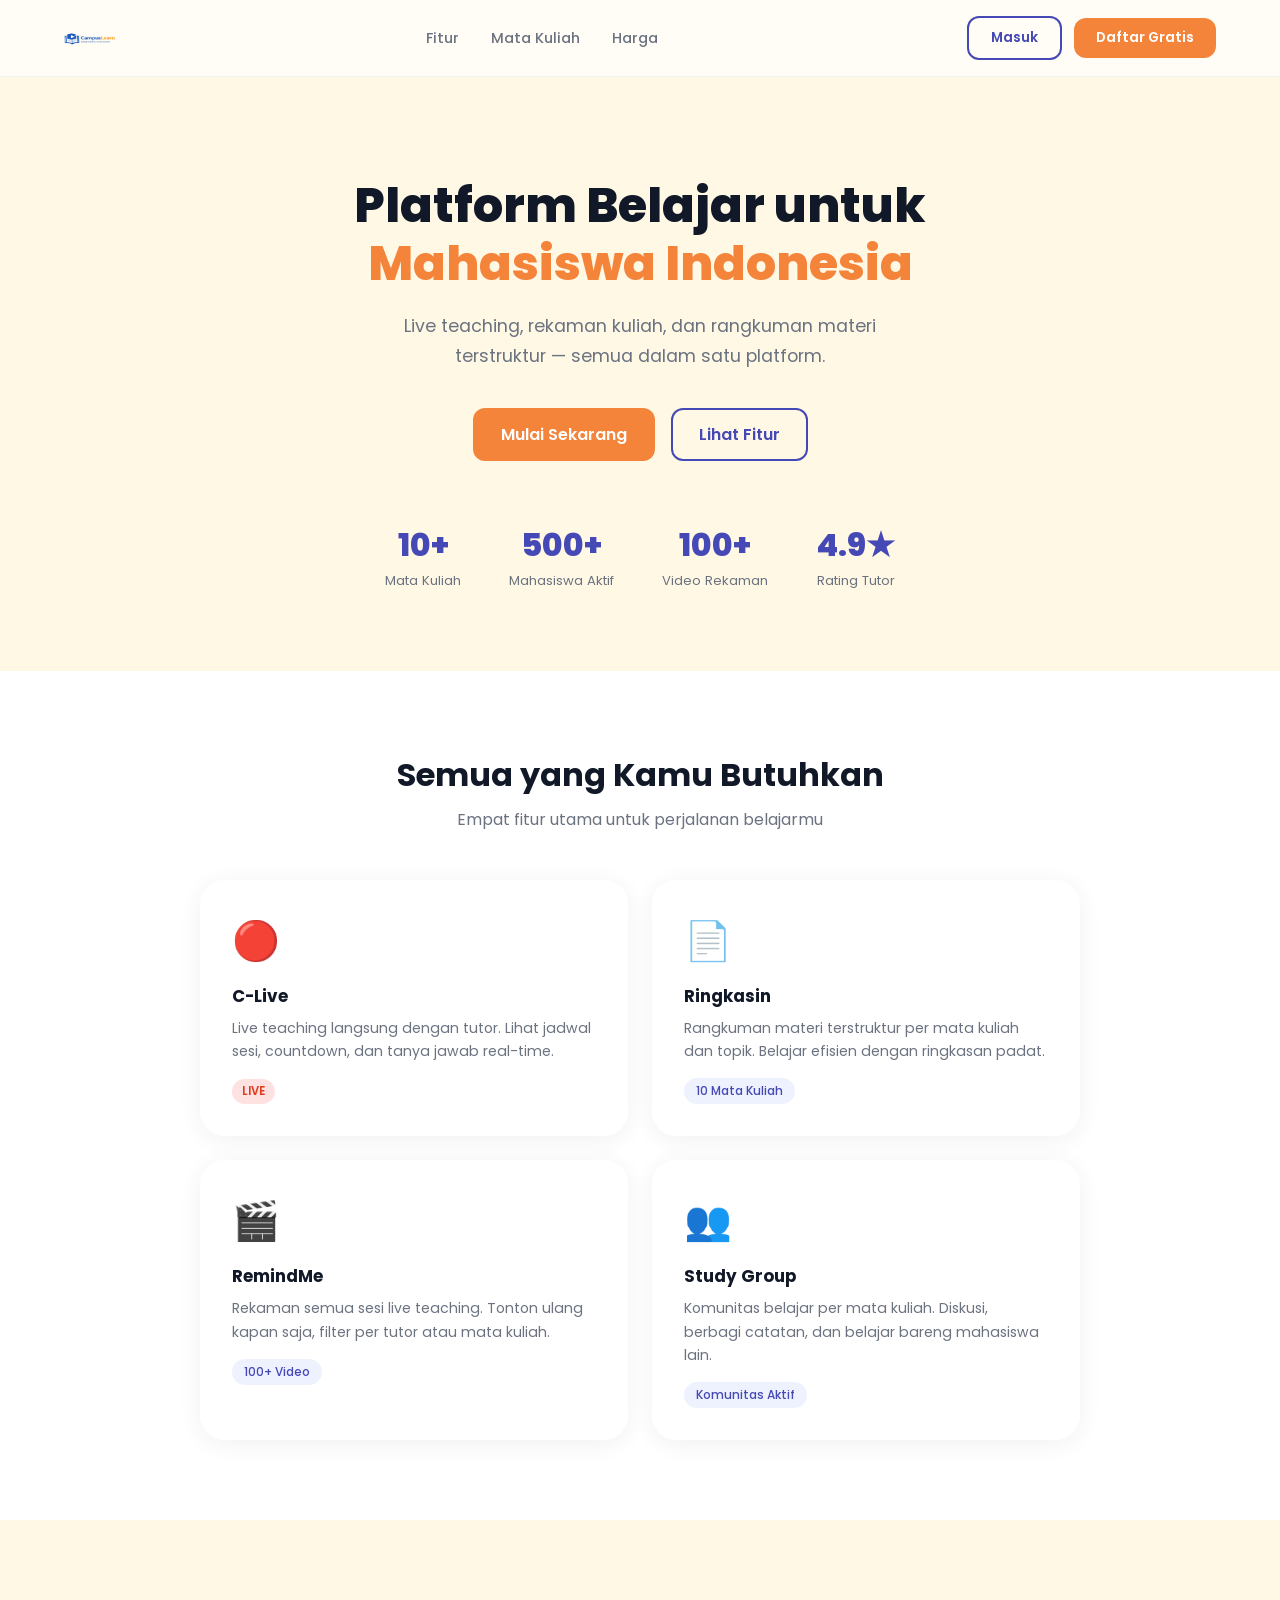
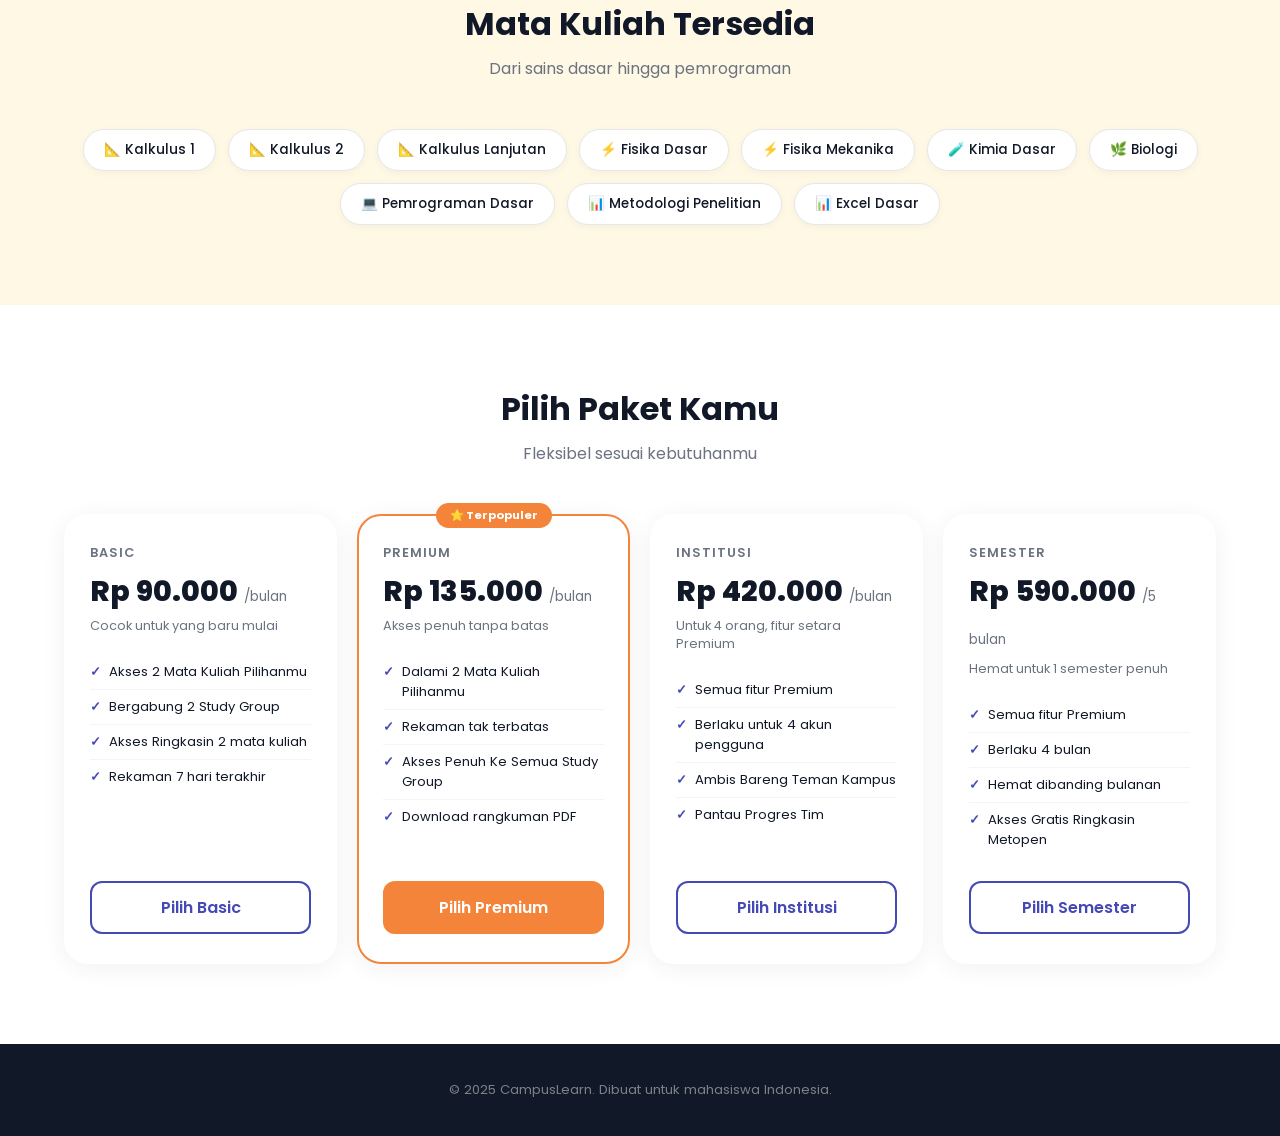
==== index.html @ a7c8e87e "Update index.html" ====
<!DOCTYPE html>
<html lang="id">
<head>
<meta charset="UTF-8">
<meta name="viewport" content="width=device-width, initial-scale=1">
<title>CampusLearn – Platform Belajar Mahasiswa</title>
<link rel="stylesheet" href="css/global.css">
<style>
.navbar {
  position: sticky; top: 0;
  background: rgba(255,253,247,.92);
  backdrop-filter: blur(10px);
  padding: 12px 0; border-bottom: 1px solid #F3F4F6; z-index: 99;
}
.navbar-inner { display: flex; align-items: center; justify-content: space-between; }
.nav-logo img { height: 52px; object-fit: contain; display: block; }
.nav-links { display: flex; gap: 32px; }
.nav-links a { color: var(--gray); font-size: .9rem; font-weight: 500; transition: color .2s; }
.nav-links a:hover { color: var(--primary); }
.nav-cta { display: flex; gap: 12px; align-items: center; }

.hero { padding: 100px 0 80px; text-align: center; }
.hero h1 { font-size: 3rem; font-weight: 800; line-height: 1.2; margin-bottom: 20px; }
.hero h1 span { color: var(--orange); }
.hero p { font-size: 1.1rem; color: var(--gray); max-width: 560px; margin: 0 auto 36px; line-height: 1.7; }
.hero-cta { display: flex; gap: 16px; justify-content: center; flex-wrap: wrap; }
.hero-stats { display: flex; gap: 48px; justify-content: center; margin-top: 60px; flex-wrap: wrap; }
.stat-item .num { font-size: 2rem; font-weight: 800; color: var(--primary); }
.stat-item .lbl { font-size: .82rem; color: var(--gray); margin-top: 2px; }

.section { padding: 80px 0; }
.section-title { text-align: center; margin-bottom: 48px; }
.section-title h2 { font-size: 2rem; font-weight: 700; }
.section-title p { color: var(--gray); margin-top: 8px; }

.feat-grid { display: grid; grid-template-columns: repeat(2,1fr); gap: 24px; max-width: 880px; margin: auto; }
.feat-card {
  background: white; border-radius: 24px; padding: 32px;
  box-shadow: 0 4px 24px rgba(0,0,0,.06); transition: transform .2s;
}
.feat-card:hover { transform: translateY(-4px); }
.feat-icon { font-size: 2.4rem; margin-bottom: 14px; }
.feat-card h3 { font-size: 1.05rem; font-weight: 700; margin-bottom: 8px; }
.feat-card p { color: var(--gray); font-size: .88rem; line-height: 1.65; }
.feat-card .feat-bottom { margin-top: 14px; }

.matkul-wrap { display: flex; flex-wrap: wrap; gap: 12px; justify-content: center; }
.matkul-pill {
  background: white; border: 1.5px solid #E5E7EB;
  border-radius: 40px; padding: 10px 20px;
  font-size: .85rem; font-weight: 500;
  box-shadow: 0 2px 8px rgba(0,0,0,.04);
}

.pricing-grid {
  display: grid;
  grid-template-columns: repeat(4,1fr);
  gap: 20px;
  max-width: 1180px;
  margin: auto;
}
.pricing-card {
  background: white; border-radius: 24px; padding: 28px 24px;
  box-shadow: 0 4px 24px rgba(0,0,0,.06);
  border: 2px solid transparent; position: relative;
  display: flex; flex-direction: column;
}
.pricing-card.popular { border-color: var(--orange); }
.pop-badge {
  position: absolute; top: -13px; left: 50%; transform: translateX(-50%);
  background: var(--orange); color: white;
  font-size: .7rem; font-weight: 700; padding: 4px 14px; border-radius: 20px;
  white-space: nowrap;
}
.plan-name { font-size: .8rem; font-weight: 600; color: var(--gray); text-transform: uppercase; letter-spacing: 1px; }
.plan-price { font-size: 1.8rem; font-weight: 800; margin: 8px 0 4px; }
.plan-price span { font-size: .85rem; font-weight: 400; color: var(--gray); }
.plan-desc { color: var(--gray); font-size: .8rem; margin-bottom: 20px; }
.plan-feats { list-style: none; margin-bottom: 24px; flex-grow: 1; }
.plan-feats li {
  padding: 7px 0; font-size: .82rem;
  border-bottom: 1px solid #F3F4F6;
  display: flex; gap: 8px; align-items: flex-start;
}
.plan-feats li:last-child { border-bottom: none; }
.plan-feats li::before { content: '✓'; color: var(--primary); font-weight: 700; flex-shrink: 0; }

@media (max-width: 980px) { .pricing-grid { grid-template-columns: repeat(2,1fr); } }
@media (max-width: 560px) { .pricing-grid { grid-template-columns: 1fr; } }

footer { background: var(--dark); color: white; padding: 36px 0; text-align: center; }
footer p { opacity: .45; font-size: .82rem; }
</style>
</head>
<body>

<nav class="navbar">
  <div class="container navbar-inner">
    <div class="nav-logo">
      <img src="assets/logo.png">
    </div>
    <div class="nav-links">
      <a href="#fitur">Fitur</a>
      <a href="#matkul">Mata Kuliah</a>
      <a href="#harga">Harga</a>
    </div>
    <div class="nav-cta">
      <a href="login.html" class="btn-outline" style="padding:10px 22px;font-size:.86rem;">Masuk</a>
      <a href="signup.html" class="btn-primary" style="padding:10px 22px;font-size:.86rem;">Daftar Gratis</a>
    </div>
  </div>
</nav>

<section class="hero">
  <div class="container">
    <h1>Platform Belajar untuk<br><span>Mahasiswa Indonesia</span></h1>
    <p>Live teaching, rekaman kuliah, dan rangkuman materi terstruktur — semua dalam satu platform.</p>
    <div class="hero-cta">
      <a href="signup.html" class="btn-primary">Mulai Sekarang</a>
      <a href="#fitur" class="btn-outline">Lihat Fitur</a>
    </div>
    <div class="hero-stats">
      <div class="stat-item"><div class="num">10+</div><div class="lbl">Mata Kuliah</div></div>
      <div class="stat-item"><div class="num">500+</div><div class="lbl">Mahasiswa Aktif</div></div>
      <div class="stat-item"><div class="num">100+</div><div class="lbl">Video Rekaman</div></div>
      <div class="stat-item"><div class="num">4.9★</div><div class="lbl">Rating Tutor</div></div>
    </div>
  </div>
</section>

<section class="section" id="fitur" style="background:white;">
  <div class="container">
    <div class="section-title">
      <h2>Semua yang Kamu Butuhkan</h2>
      <p>Empat fitur utama untuk perjalanan belajarmu</p>
    </div>
    <div class="feat-grid">
      <div class="feat-card">
        <div class="feat-icon">🔴</div>
        <h3>C-Live</h3>
        <p>Live teaching langsung dengan tutor. Lihat jadwal sesi, countdown, dan tanya jawab real-time.</p>
        <div class="feat-bottom"><span class="badge badge-live">LIVE</span></div>
      </div>
      <div class="feat-card">
        <div class="feat-icon">📄</div>
        <h3>Ringkasin</h3>
        <p>Rangkuman materi terstruktur per mata kuliah dan topik. Belajar efisien dengan ringkasan padat.</p>
        <div class="feat-bottom"><span class="tag">10 Mata Kuliah</span></div>
      </div>
      <div class="feat-card">
        <div class="feat-icon">🎬</div>
        <h3>RemindMe</h3>
        <p>Rekaman semua sesi live teaching. Tonton ulang kapan saja, filter per tutor atau mata kuliah.</p>
        <div class="feat-bottom"><span class="tag">100+ Video</span></div>
      </div>
      <div class="feat-card">
        <div class="feat-icon">👥</div>
        <h3>Study Group</h3>
        <p>Komunitas belajar per mata kuliah. Diskusi, berbagi catatan, dan belajar bareng mahasiswa lain.</p>
        <div class="feat-bottom"><span class="tag">Komunitas Aktif</span></div>
      </div>
    </div>
  </div>
</section>

<section class="section" id="matkul">
  <div class="container">
    <div class="section-title">
      <h2>Mata Kuliah Tersedia</h2>
      <p>Dari sains dasar hingga pemrograman</p>
    </div>
    <div class="matkul-wrap">
      <div class="matkul-pill">📐 Kalkulus 1</div>
      <div class="matkul-pill">📐 Kalkulus 2</div>
      <div class="matkul-pill">📐 Kalkulus Lanjutan</div>
      <div class="matkul-pill">⚡ Fisika Dasar</div>
      <div class="matkul-pill">⚡ Fisika Mekanika</div>
      <div class="matkul-pill">🧪 Kimia Dasar</div>
      <div class="matkul-pill">🌿 Biologi</div>
      <div class="matkul-pill">💻 Pemrograman Dasar</div>
      <div class="matkul-pill">📊 Metodologi Penelitian</div>
      <div class="matkul-pill">📊 Excel Dasar</div>
    </div>
  </div>
</section>

<section class="section" id="harga" style="background:white;">
  <div class="container">
    <div class="section-title">
      <h2>Pilih Paket Kamu</h2>
      <p>Fleksibel sesuai kebutuhanmu</p>
    </div>
    <div class="pricing-grid">
      <div class="pricing-card">
        <div class="plan-name">Basic</div>
        <div class="plan-price">Rp 90.000 <span>/bulan</span></div>
        <div class="plan-desc">Cocok untuk yang baru mulai</div>
        <ul class="plan-feats">
          <li>Akses 2 Mata Kuliah Pilihanmu</li>
          <li>Bergabung 2 Study Group</li>
          <li>Akses Ringkasin 2 mata kuliah</li>
          <li>Rekaman 7 hari terakhir</li>
        </ul>
        <a href="signup.html" class="btn-outline" style="display:block;text-align:center;">Pilih Basic</a>
      </div>
      <div class="pricing-card popular">
        <div class="pop-badge">⭐ Terpopuler</div>
        <div class="plan-name">Premium</div>
        <div class="plan-price">Rp 135.000 <span>/bulan</span></div>
        <div class="plan-desc">Akses penuh tanpa batas</div>
        <ul class="plan-feats">
          <li>Dalami 2 Mata Kuliah Pilihanmu</li>
          <li>Rekaman tak terbatas</li>
          <li>Akses Penuh Ke Semua Study Group</li>
          <li>Download rangkuman PDF</li>
        </ul>
        <a href="signup.html" class="btn-primary" style="display:block;text-align:center;">Pilih Premium</a>
      </div>
      <div class="pricing-card">
        <div class="plan-name">Institusi</div>
        <div class="plan-price">Rp 420.000 <span>/bulan</span></div>
        <div class="plan-desc">Untuk 4 orang, fitur setara Premium</div>
        <ul class="plan-feats">
          <li>Semua fitur Premium</li>
          <li>Berlaku untuk 4 akun pengguna</li>
          <li>Ambis Bareng Teman Kampus</li>
          <li>Pantau Progres Tim</li>
        </ul>
        <a href="signup.html" class="btn-outline" style="display:block;text-align:center;">Pilih Institusi</a>
      </div>
      <div class="pricing-card">
        <div class="plan-name">Semester</div>
        <div class="plan-price">Rp 590.000 <span>/5 bulan</span></div>
        <div class="plan-desc">Hemat untuk 1 semester penuh</div>
        <ul class="plan-feats">
          <li>Semua fitur Premium</li>
          <li>Berlaku 4 bulan</li>
          <li>Hemat dibanding bulanan</li>
          <li>Akses Gratis Ringkasin Metopen</li>
        </ul>
        <a href="signup.html" class="btn-outline" style="display:block;text-align:center;">Pilih Semester</a>
      </div>
    </div>
  </div>
</section>

<footer>
  <div class="container">
    <p>© 2025 CampusLearn. Dibuat untuk mahasiswa Indonesia.</p>
  </div>
</footer>

</body>
</html>
---- css/global.css ----
@import url('https://fonts.googleapis.com/css2?family=Poppins:wght@300;400;500;600;700;800&display=swap');
:root {
  --primary: #4549B5;
  --primary-light: #5E63D9;
  --orange: #F5843B;
  --orange-dark: #E66F22;
  --red: #E03A1D;
  --cream: #fff8e5;
  --gray: #6B7280;
  --dark: #111827;
  --white: #ffffff;
  --sidebar-w: 260px;
}
* { margin: 0; padding: 0; box-sizing: border-box; }
body { font-family: 'Poppins', sans-serif; background: var(--cream); color: var(--dark); }
a { text-decoration: none; }
.container { width: 90%; max-width: 1200px; margin: auto; }
.btn-primary {
  background: var(--orange); color: white;
  padding: 14px 28px; border-radius: 12px;
  font-weight: 600; display: inline-block;
  transition: background .2s; font-family: 'Poppins', sans-serif;
}
.btn-primary:hover { background: var(--orange-dark); }
.btn-outline {
  background: transparent; color: var(--primary);
  border: 2px solid var(--primary);
  padding: 12px 26px; border-radius: 12px;
  font-weight: 600; display: inline-block;
  transition: all .2s; font-family: 'Poppins', sans-serif;
}
.btn-outline:hover { background: var(--primary); color: white; }
/* Sidebar */
.sidebar {
  position: fixed; left: 0; top: 0;
  width: var(--sidebar-w); height: 100vh;
  background: #FFF2CC;
  padding: 30px 20px;
  color: var(--dark);
  display: flex; flex-direction: column;
  z-index: 100;
  border-right: 1px solid #E5E7EB;
  box-shadow: 2px 0 12px rgba(0,0,0,.05);
}
.sidebar .logo { margin-bottom: 40px; }
.sidebar .logo h2 { font-size: 1.1rem; font-weight: 800; color: var(--primary); }
.sidebar .logo span { font-size: .72rem; color: var(--gray); }
.menu { flex: 1; }
.menu a {
  display: flex; align-items: center; gap: 10px;
  color: var(--gray);
  padding: 11px 14px; border-radius: 12px;
  margin-bottom: 4px; font-size: .88rem; font-weight: 500;
  transition: all .2s;
}
.menu a:hover, .menu a.active {
  background: #EEF2FF; color: var(--primary);
}
.sidebar-bottom { border-top: 1px solid #E5E7EB; padding-top: 18px; }
.sidebar-bottom .user-info {
  display: flex; align-items: center; gap: 10px; margin-bottom: 10px;
}
.avatar {
  width: 36px; height: 36px; border-radius: 50%;
  background: #EEF2FF; color: var(--primary);
  display: flex; align-items: center; justify-content: center;
  font-weight: 700; font-size: .95rem; flex-shrink: 0;
}
.user-name { font-size: .85rem; font-weight: 600; color: var(--dark); }
.user-plan { font-size: .7rem; color: var(--gray); }
.logout-btn {
  display: flex; align-items: center; gap: 8px;
  color: var(--gray); font-size: .82rem;
  cursor: pointer; padding: 8px 14px; border-radius: 8px;
  transition: all .2s;
}
.logout-btn:hover { background: #FEE2E2; color: var(--red); }
.main { margin-left: var(--sidebar-w); padding: 40px; min-height: 100vh; }
.card {
  background: white; border-radius: 20px;
  padding: 24px; box-shadow: 0 4px 20px rgba(0,0,0,.06);
}
.page-header { margin-bottom: 28px; }
.page-header h1 { font-size: 1.6rem; font-weight: 700; }
.page-header p { color: var(--gray); margin-top: 4px; font-size: .9rem; }
.search-bar {
  width: 100%; padding: 13px 18px;
  border: 1.5px solid #E5E7EB; border-radius: 12px;
  font-family: 'Poppins', sans-serif; font-size: .9rem;
  margin-bottom: 20px; background: white; transition: border-color .2s;
}
.search-bar:focus { outline: none; border-color: var(--primary); }
.badge { display: inline-block; padding: 4px 10px; border-radius: 20px; font-size: .72rem; font-weight: 600; }
.badge-live { background: #FEE2E2; color: var(--red); }
.badge-soon { background: #FEF3C7; color: #D97706; }
.badge-done { background: #F3F4F6; color: var(--gray); }
.badge-premium { background: #FEF9C3; color: #92400E; }
.badge-basic { background: #EFF6FF; color: #1D4ED8; }
.tag {
  display: inline-block; padding: 4px 12px; border-radius: 20px;
  font-size: .75rem; font-weight: 500;
  background: #EEF2FF; color: var(--primary); margin-right: 6px;
}

/* === RESPONSIVE === */
@media (max-width: 900px) {
  .sidebar {
    width: 100%; height: auto; position: relative;
    flex-direction: row; align-items: center; justify-content: space-between;
    padding: 14px 20px; border-right: none; border-bottom: 1px solid #E5E7EB;
  }
  .sidebar .logo img { width: 100px; }
  .sidebar .logo span { display: none; }
  .menu { display: none; }
  .sidebar-bottom { border-top: none; padding-top: 0; display: flex; align-items: center; gap: 10px; }
  .sidebar-bottom .user-info { margin-bottom: 0; }
  .main { margin-left: 0; padding: 20px; }
  .stats-row, .stats-3, .feat-grid, .matkul-grid, .vid-grid, .rec-grid, .pricing-grid, .info-grid {
    grid-template-columns: 1fr !important;
  }
  .two-col { grid-template-columns: 1fr; }
  .live-banner, .prof-top { flex-direction: column; align-items: flex-start; gap: 14px; text-align: left; }
}
@media (max-width: 600px) {
  .hero h1 { font-size: 2rem; }
  .login-box, .demo-info { width: 100% !important; max-width: 380px; }
}
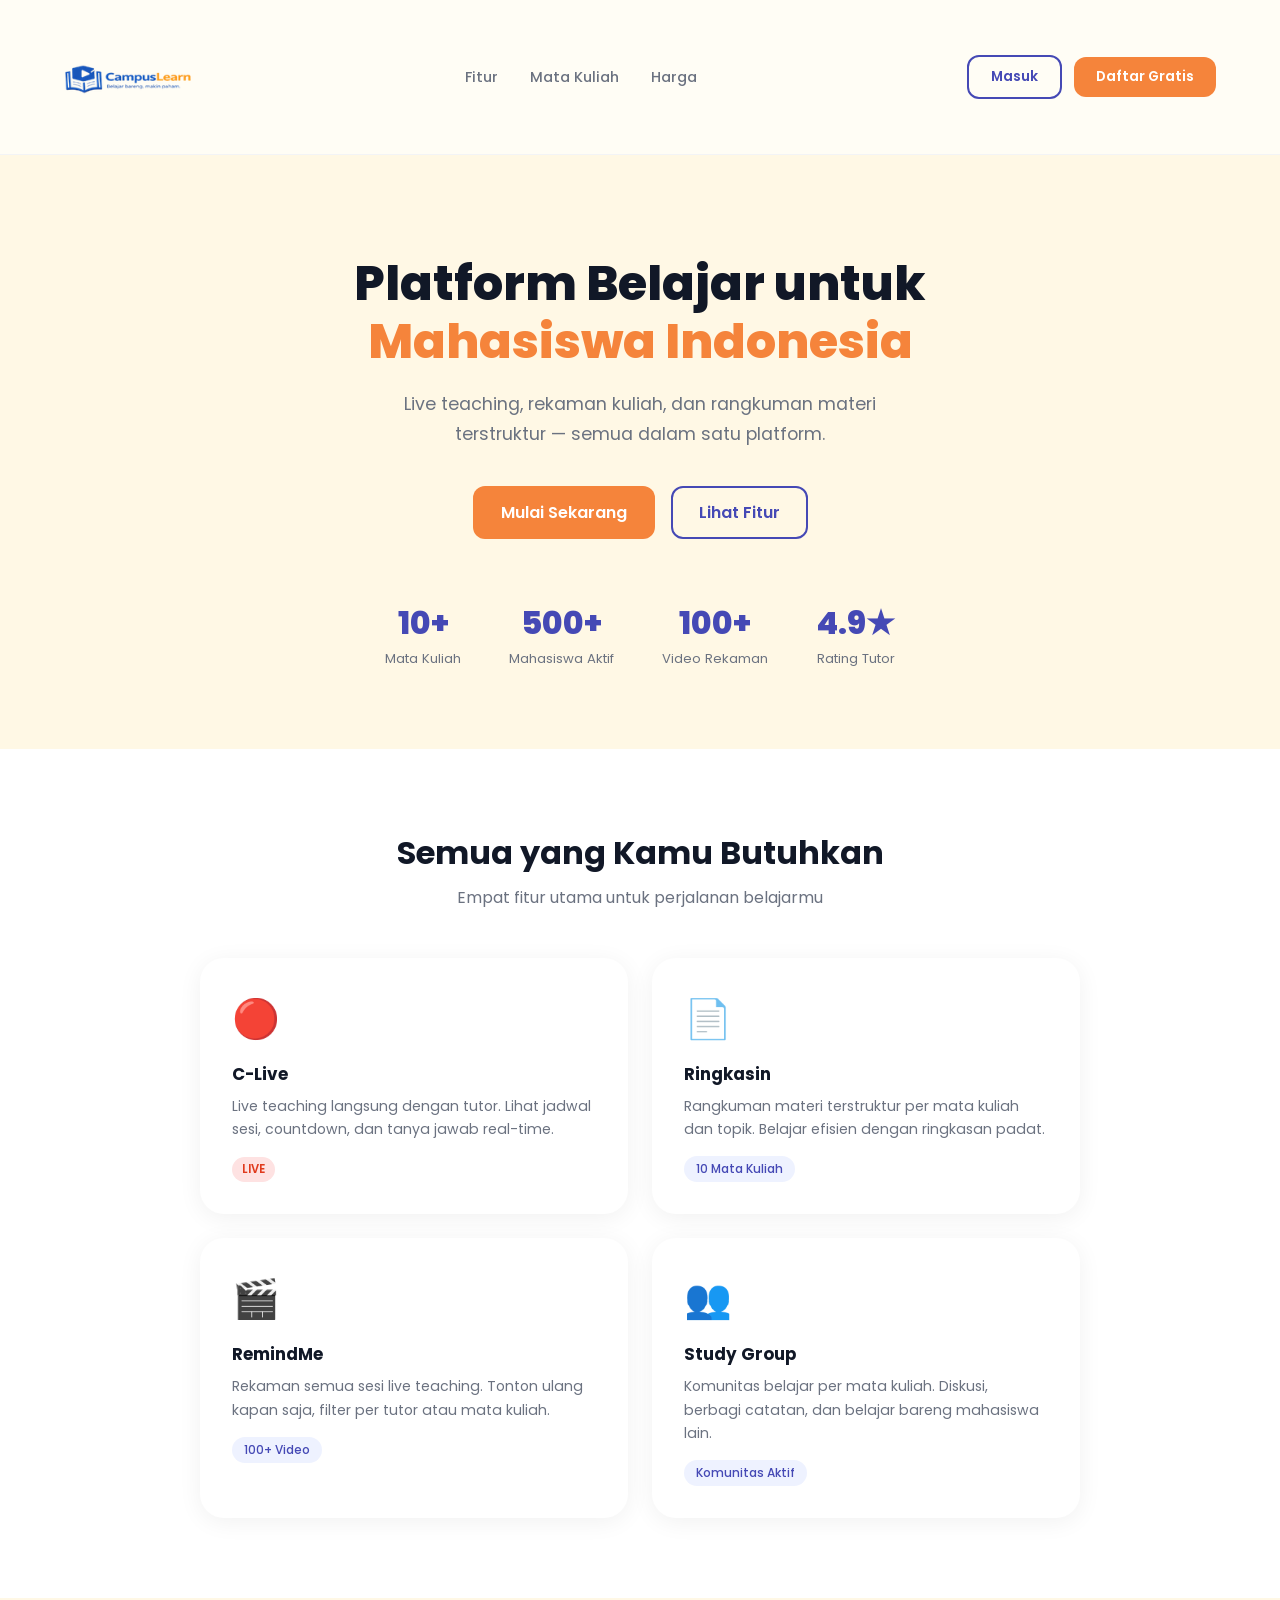
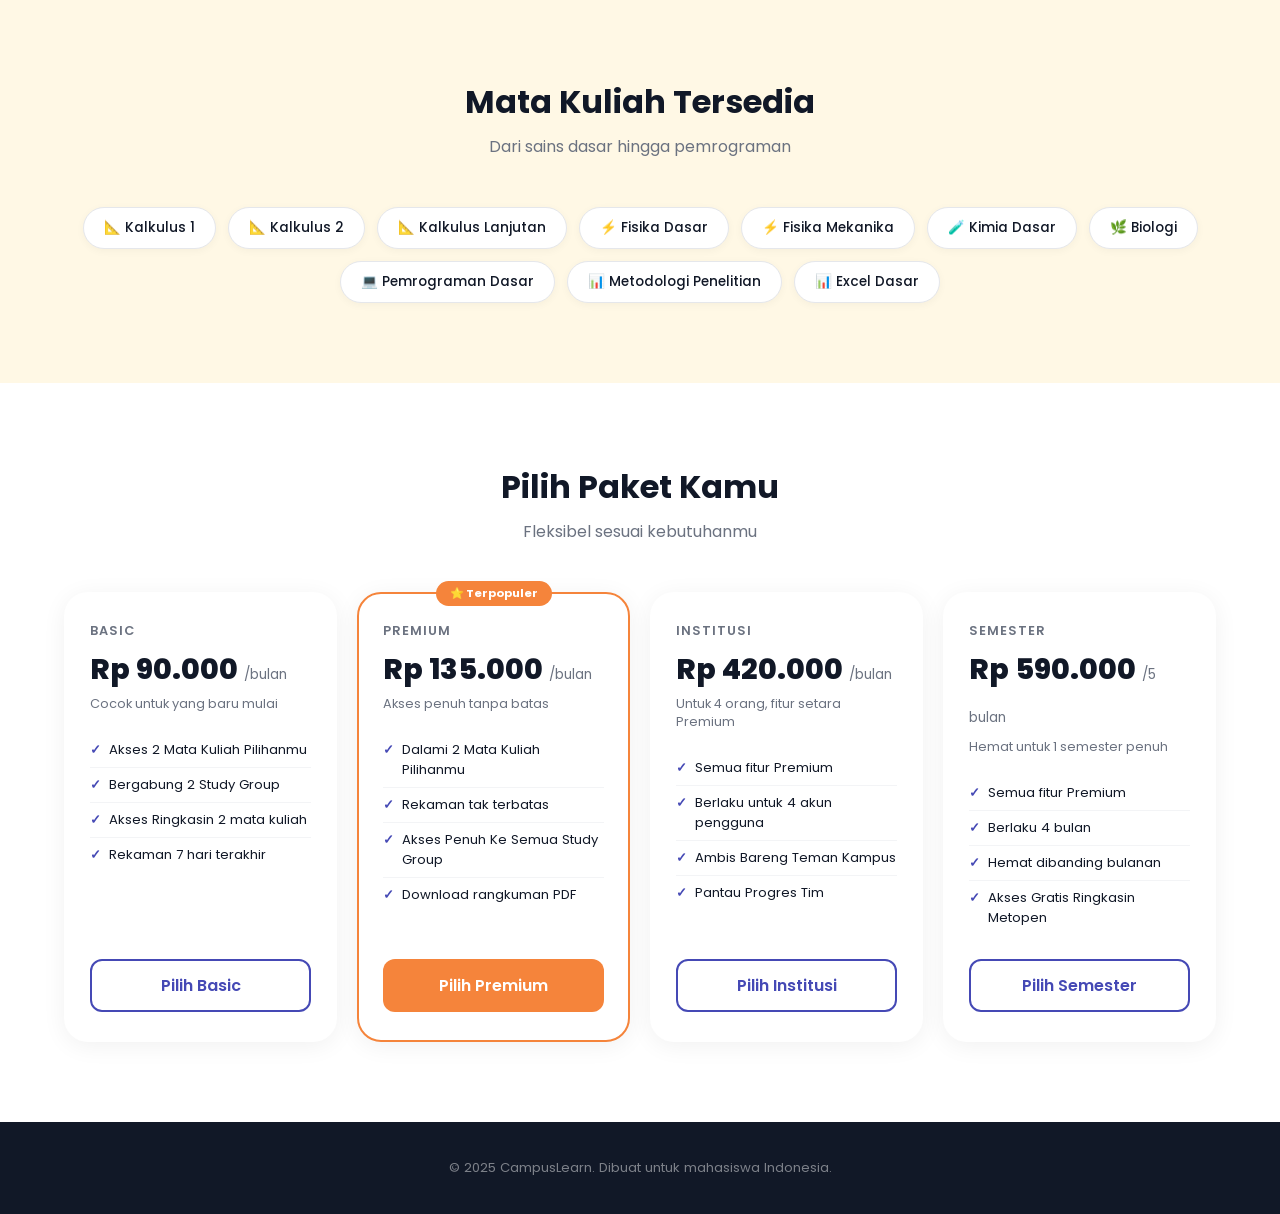
==== commit 9ab3c40c: "Update index.html" ====
--- a/index.html
+++ b/index.html
@@ -13,7 +13,7 @@
   padding: 12px 0; border-bottom: 1px solid #F3F4F6; z-index: 99;
 }
 .navbar-inner { display: flex; align-items: center; justify-content: space-between; }
-.nav-logo img { height: 52px; object-fit: contain; display: block; }
+.nav-logo img { height: 130px; object-fit: contain; display: block; }
 .nav-links { display: flex; gap: 32px; }
 .nav-links a { color: var(--gray); font-size: .9rem; font-weight: 500; transition: color .2s; }
 .nav-links a:hover { color: var(--primary); }
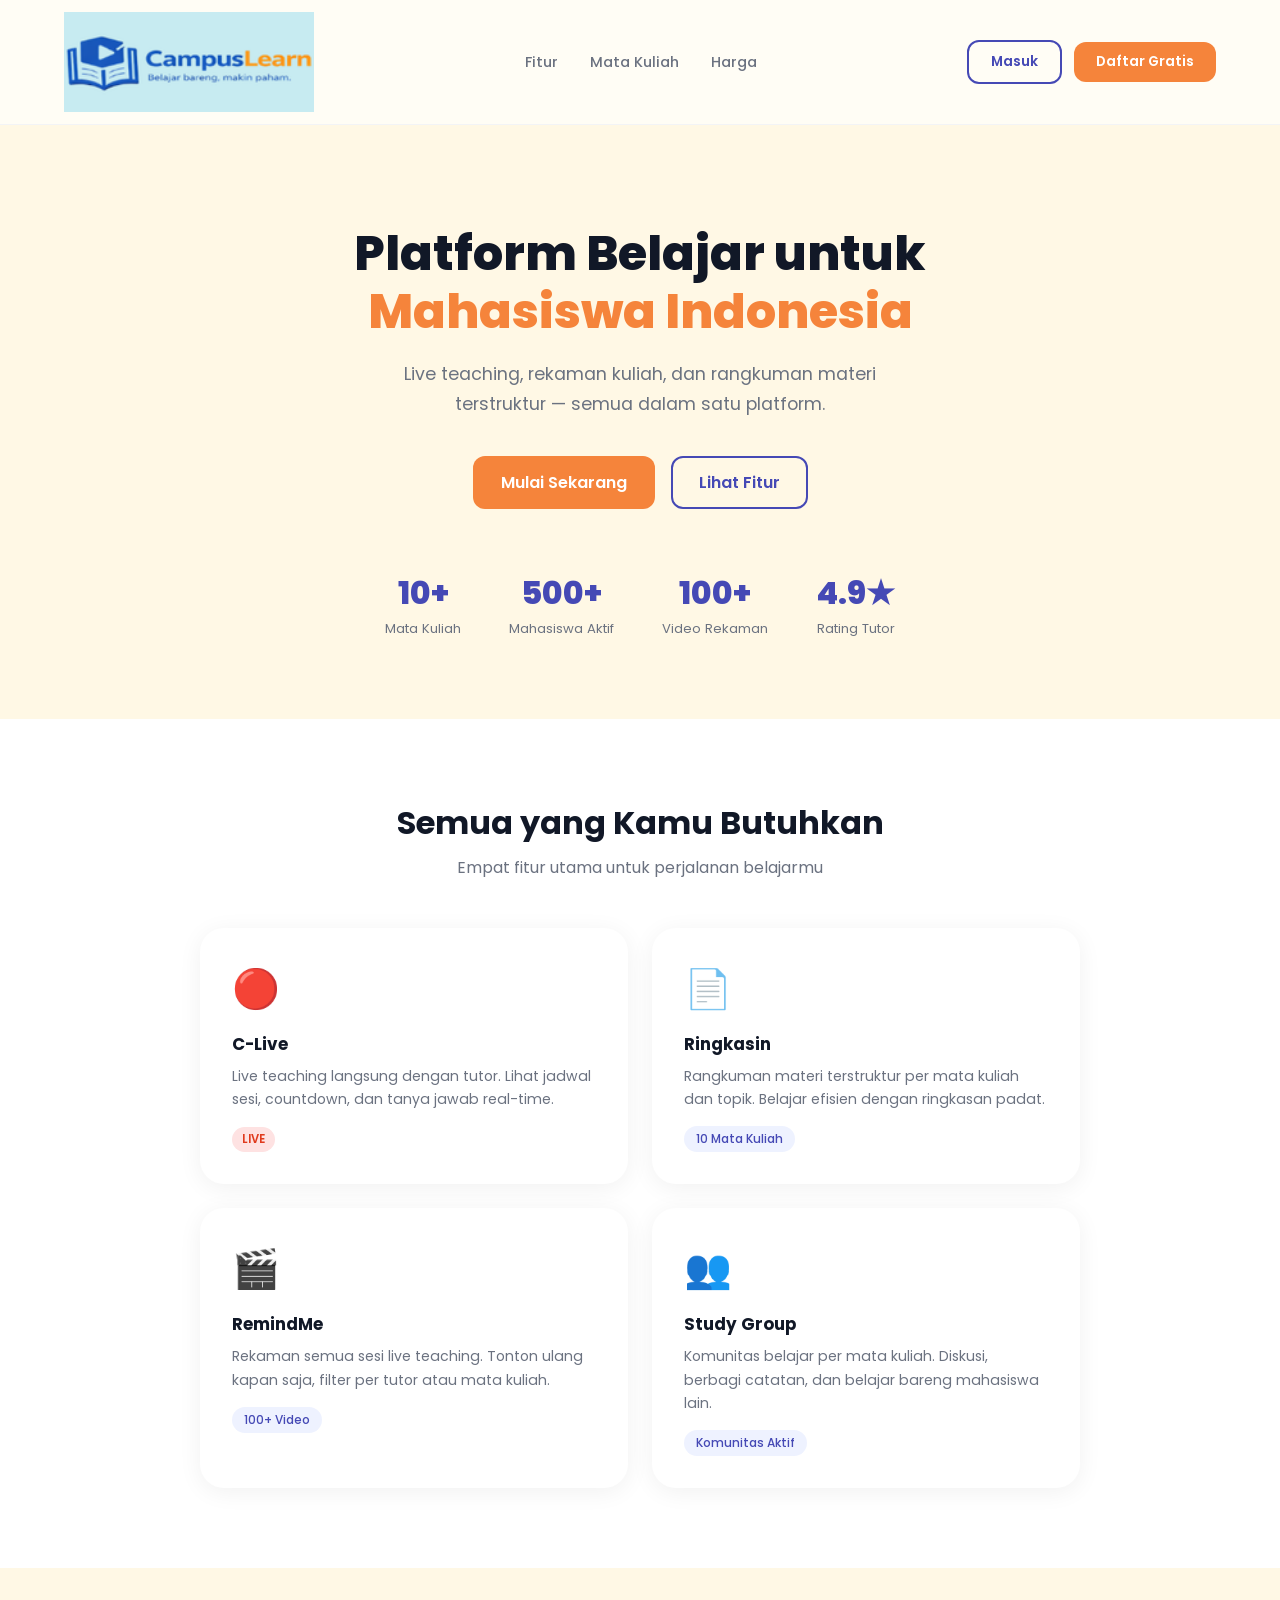
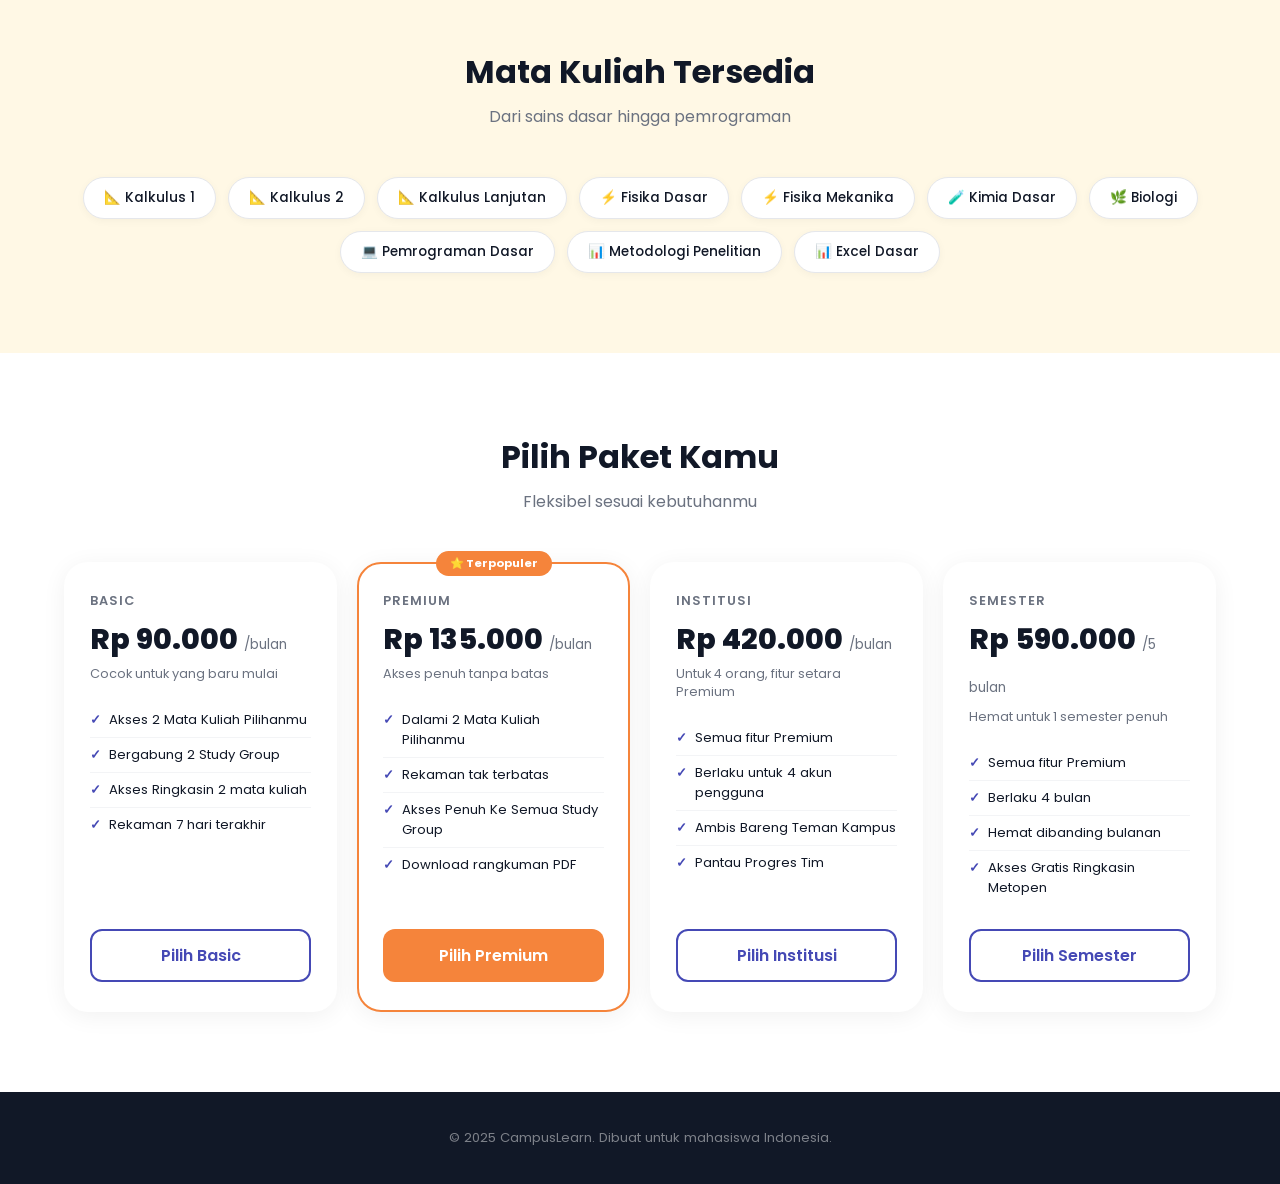
==== commit 8ec23ebe: "Update index.html" ====
--- a/index.html
+++ b/index.html
@@ -13,7 +13,7 @@
   padding: 12px 0; border-bottom: 1px solid #F3F4F6; z-index: 99;
 }
 .navbar-inner { display: flex; align-items: center; justify-content: space-between; }
-.nav-logo img { height: 130px; object-fit: contain; display: block; }
+.nav-logo img { height: 100px; object-fit: contain; display: block; }
 .nav-links { display: flex; gap: 32px; }
 .nav-links a { color: var(--gray); font-size: .9rem; font-weight: 500; transition: color .2s; }
 .nav-links a:hover { color: var(--primary); }
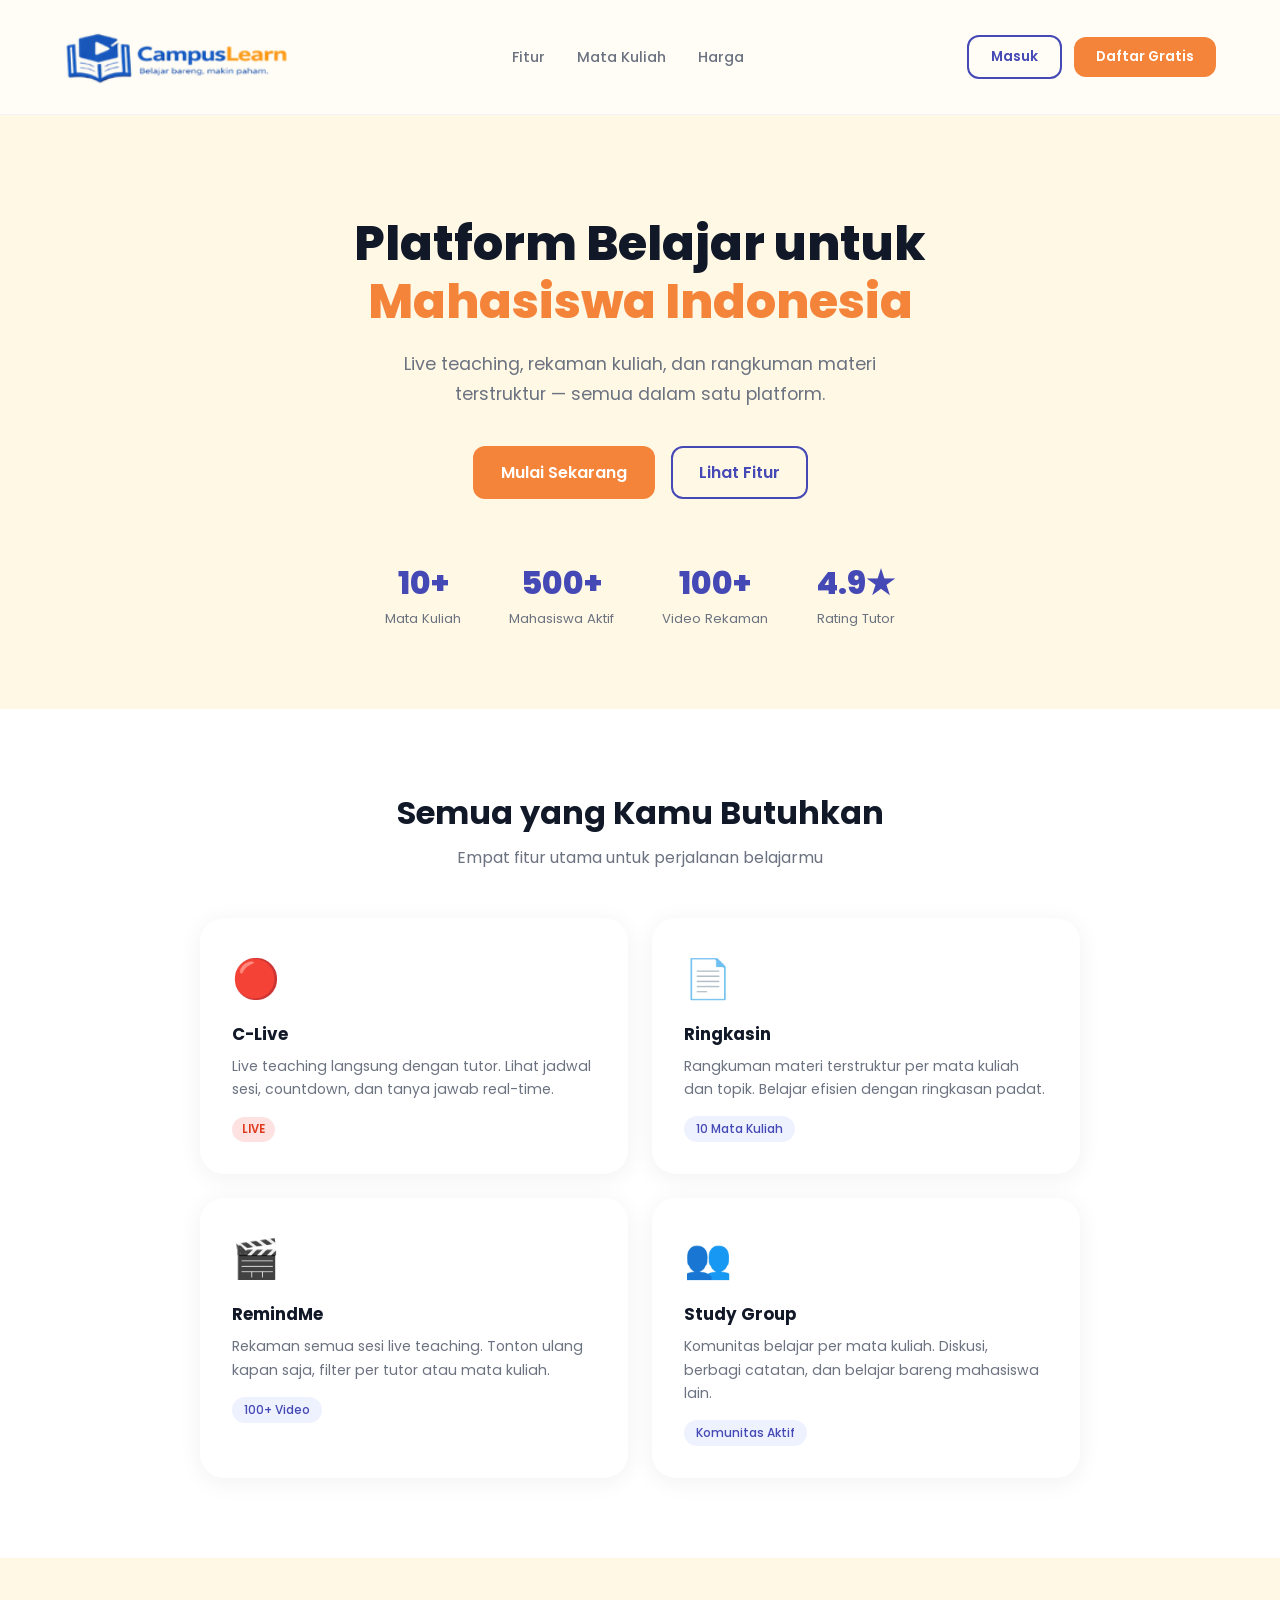
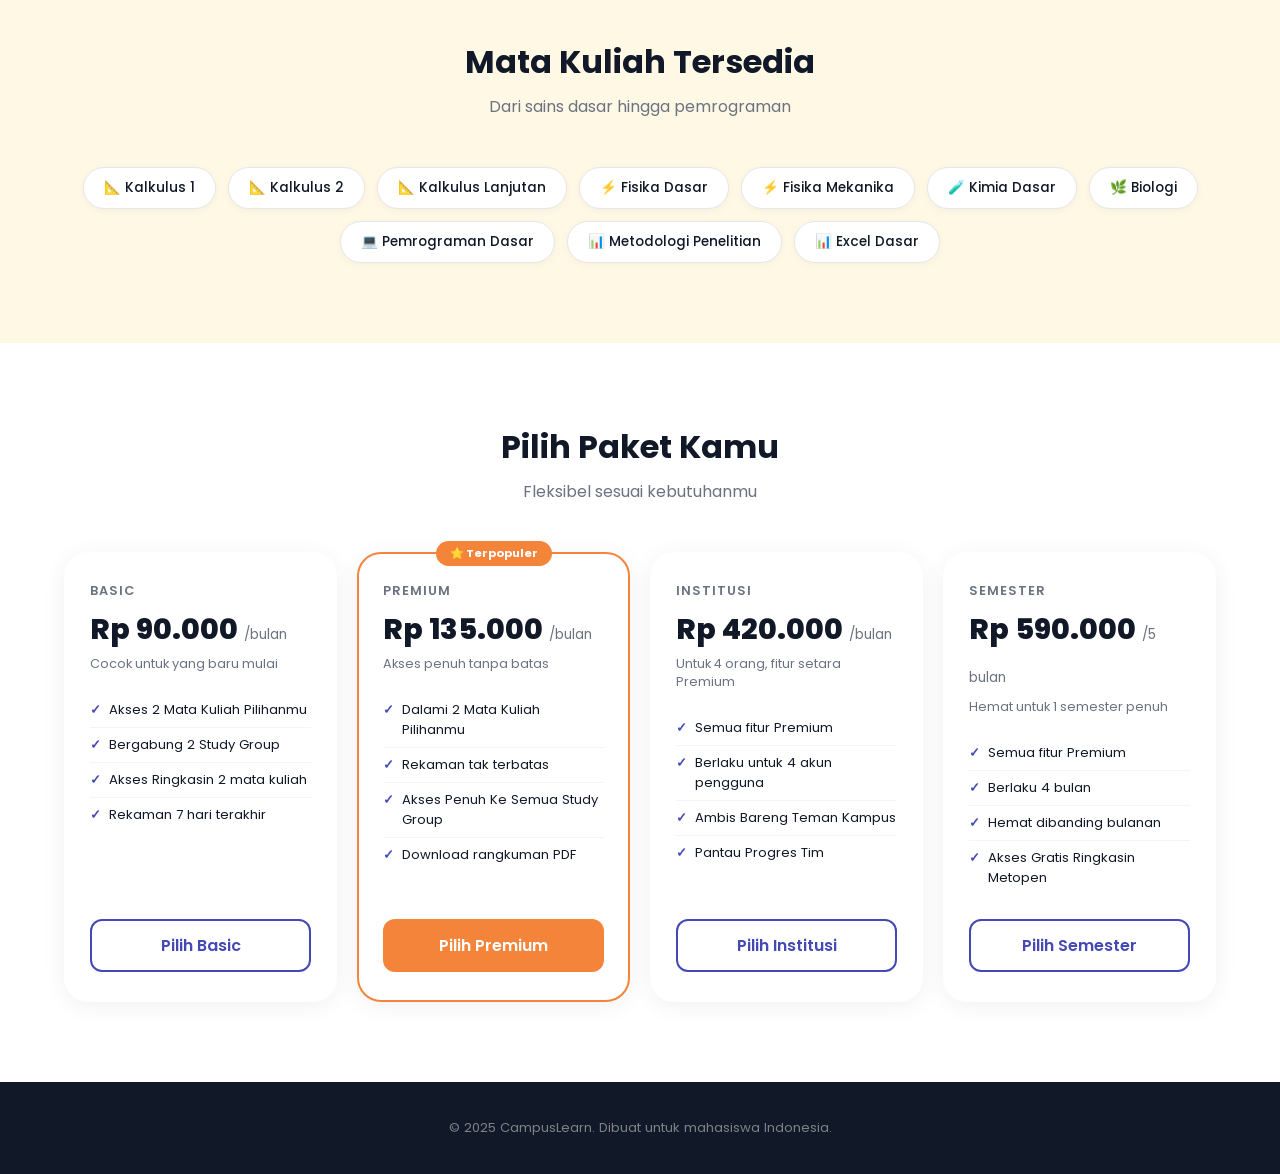
==== commit 6c34f789: "Update index.html" ====
--- a/index.html
+++ b/index.html
@@ -13,7 +13,7 @@
   padding: 12px 0; border-bottom: 1px solid #F3F4F6; z-index: 99;
 }
 .navbar-inner { display: flex; align-items: center; justify-content: space-between; }
-.nav-logo img { height: 100px; object-fit: contain; display: block; }
+.nav-logo img { height: 90px; object-fit: contain; display: block; }
 .nav-links { display: flex; gap: 32px; }
 .nav-links a { color: var(--gray); font-size: .9rem; font-weight: 500; transition: color .2s; }
 .nav-links a:hover { color: var(--primary); }
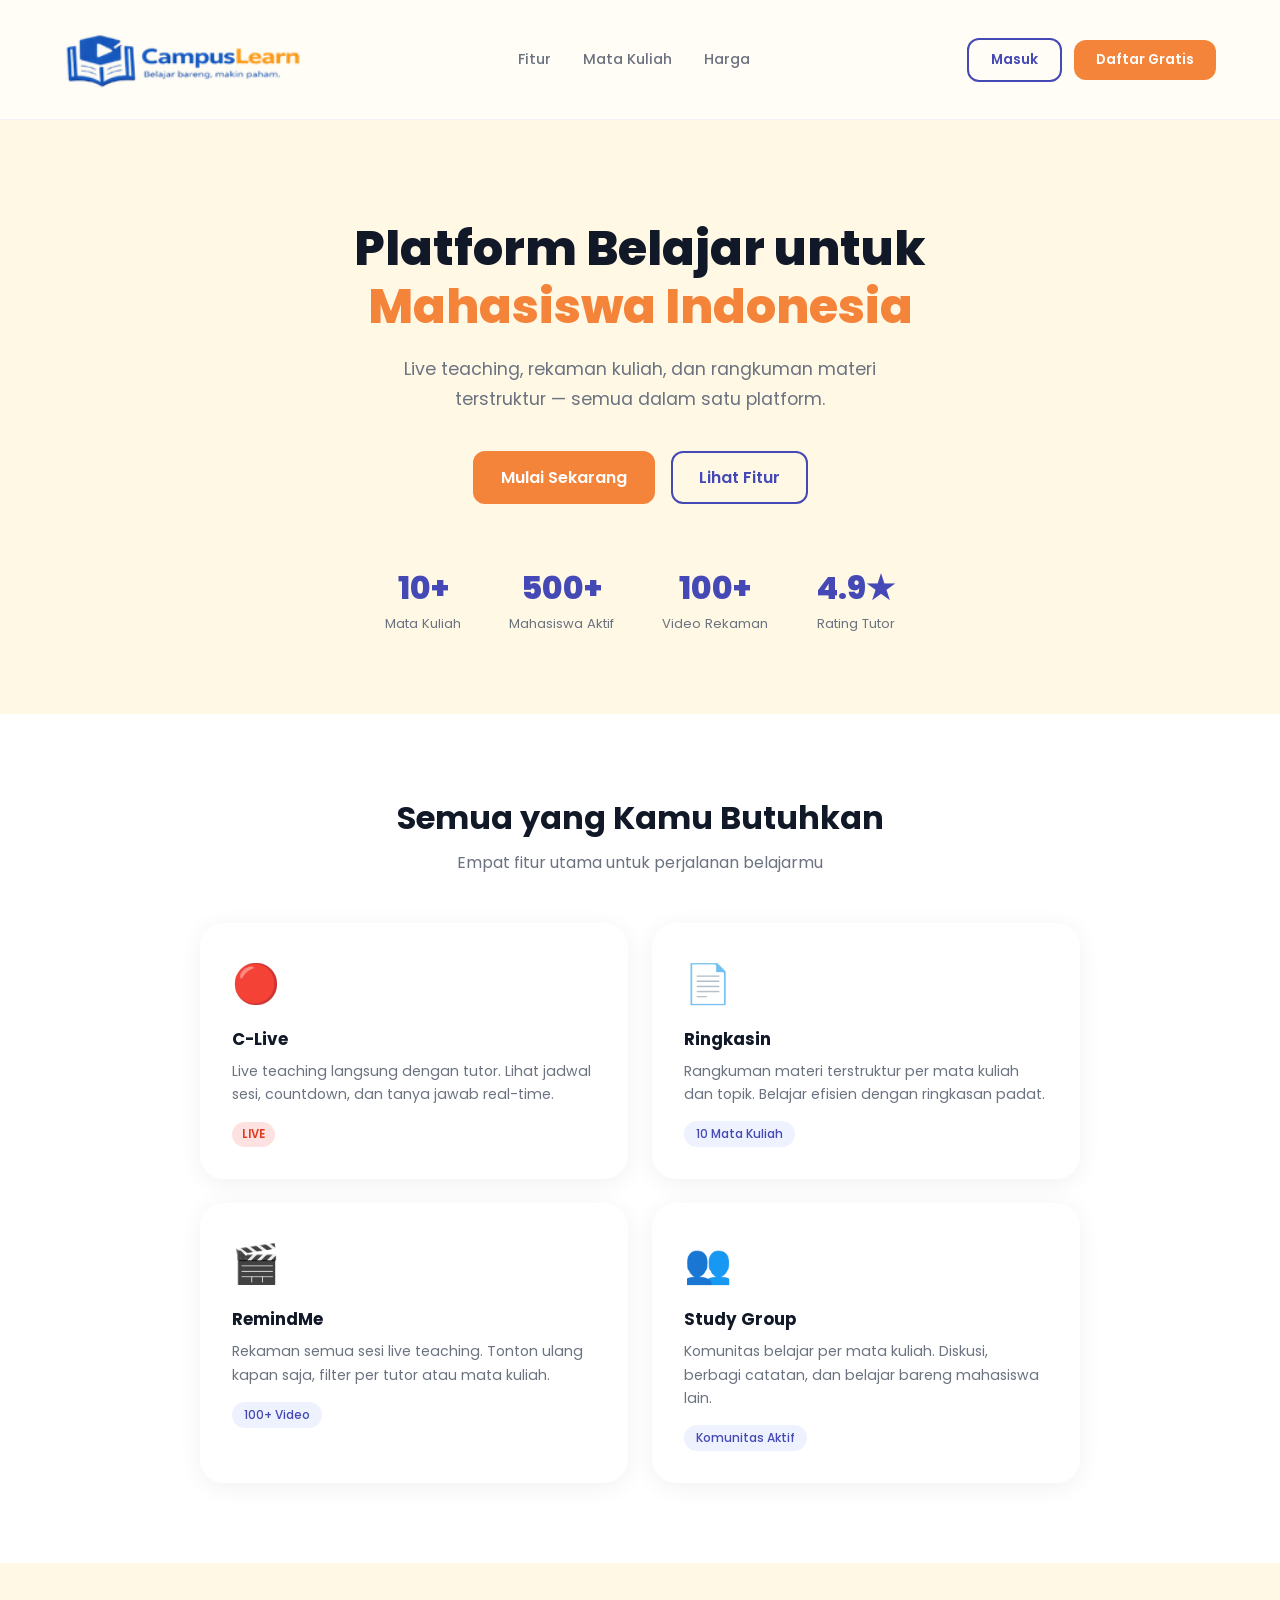
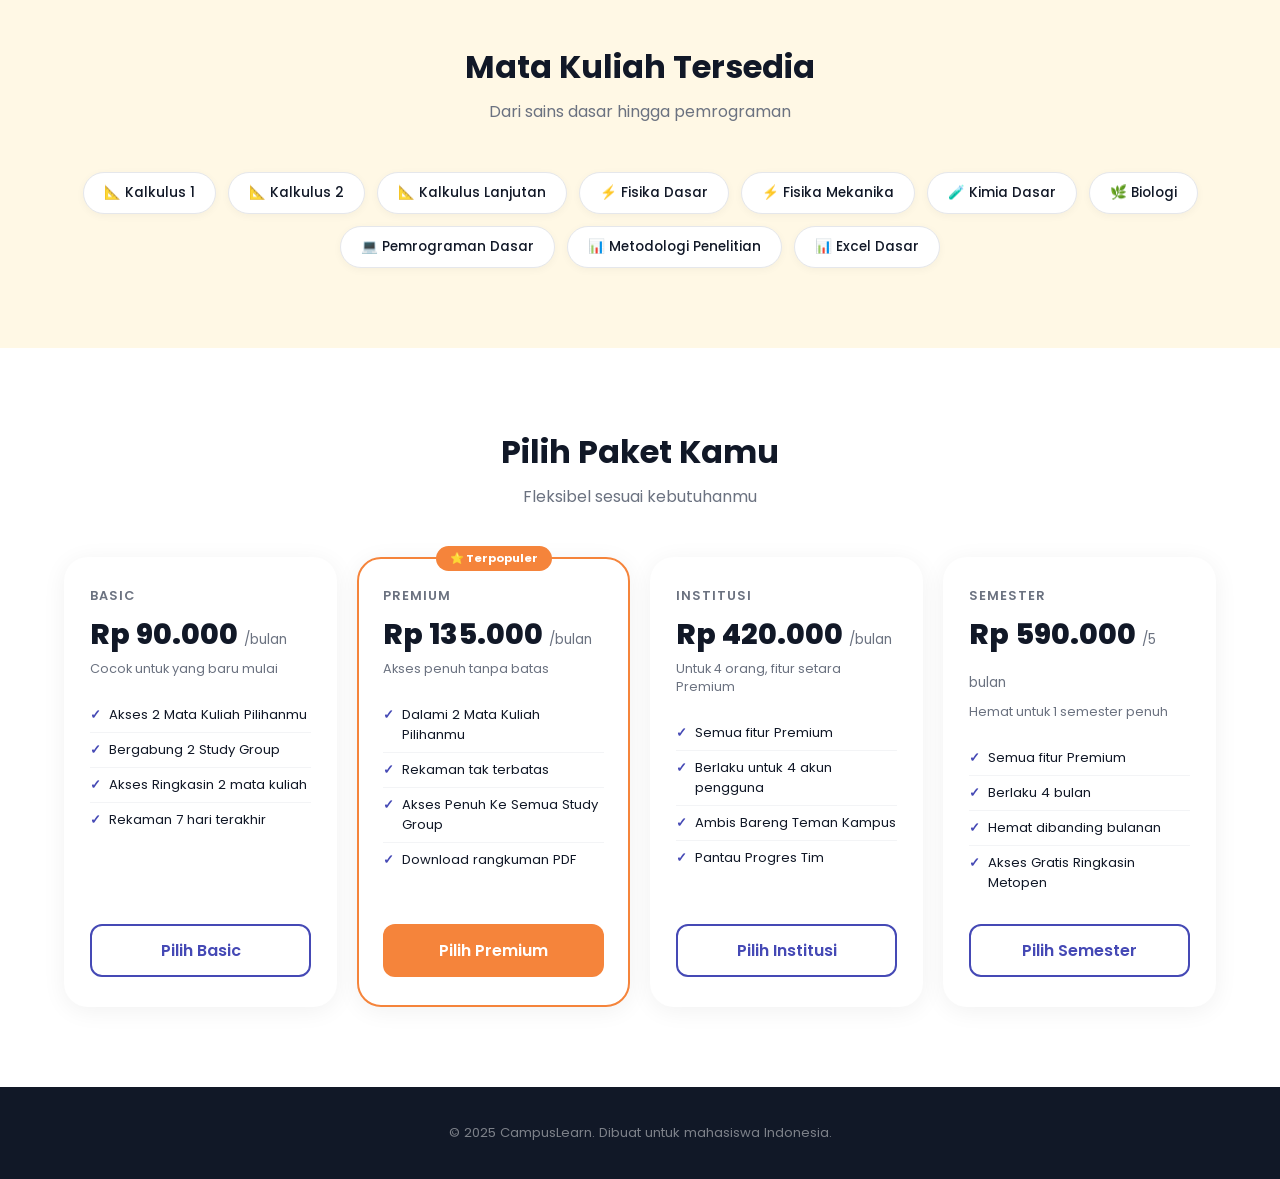
==== commit 2c6ec7db: "Update index.html" ====
--- a/index.html
+++ b/index.html
@@ -13,7 +13,7 @@
   padding: 12px 0; border-bottom: 1px solid #F3F4F6; z-index: 99;
 }
 .navbar-inner { display: flex; align-items: center; justify-content: space-between; }
-.nav-logo img { height: 90px; object-fit: contain; display: block; }
+.nav-logo img { height: 95px; object-fit: contain; display: block; }
 .nav-links { display: flex; gap: 32px; }
 .nav-links a { color: var(--gray); font-size: .9rem; font-weight: 500; transition: color .2s; }
 .nav-links a:hover { color: var(--primary); }
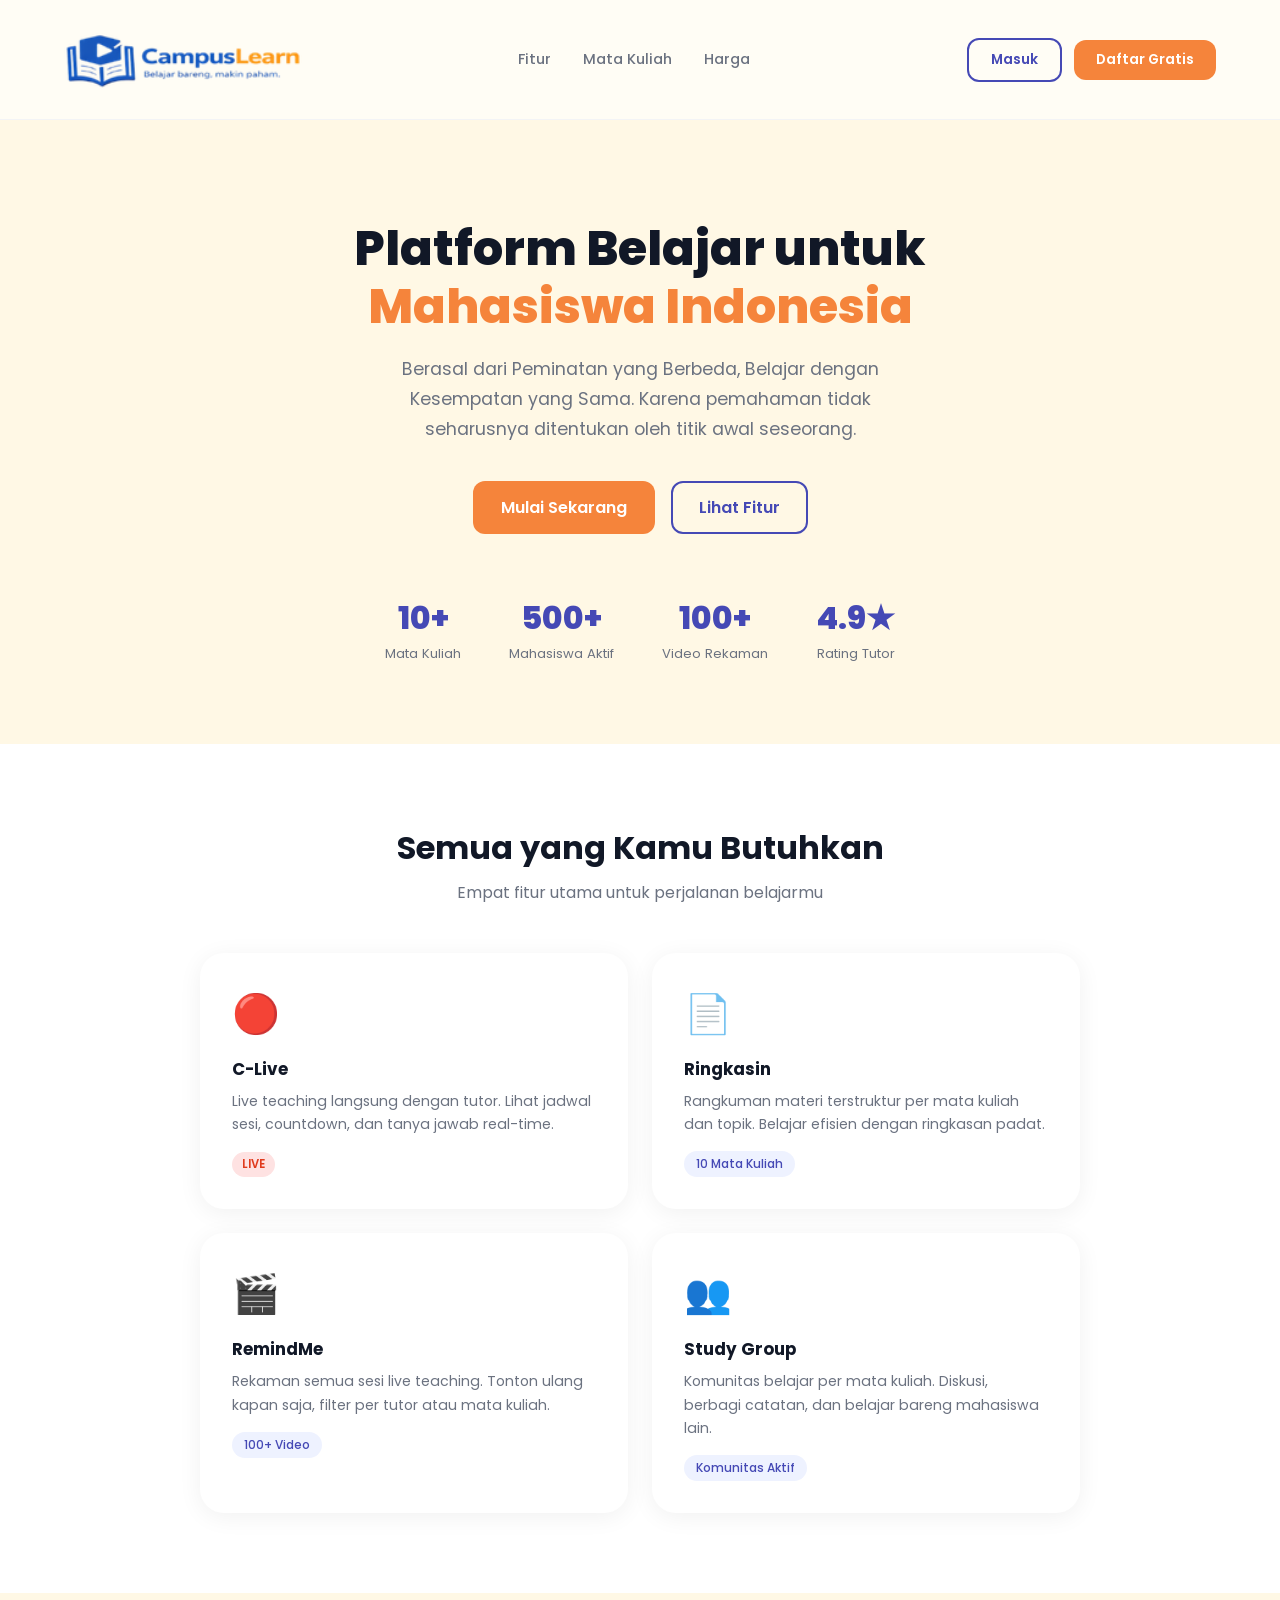
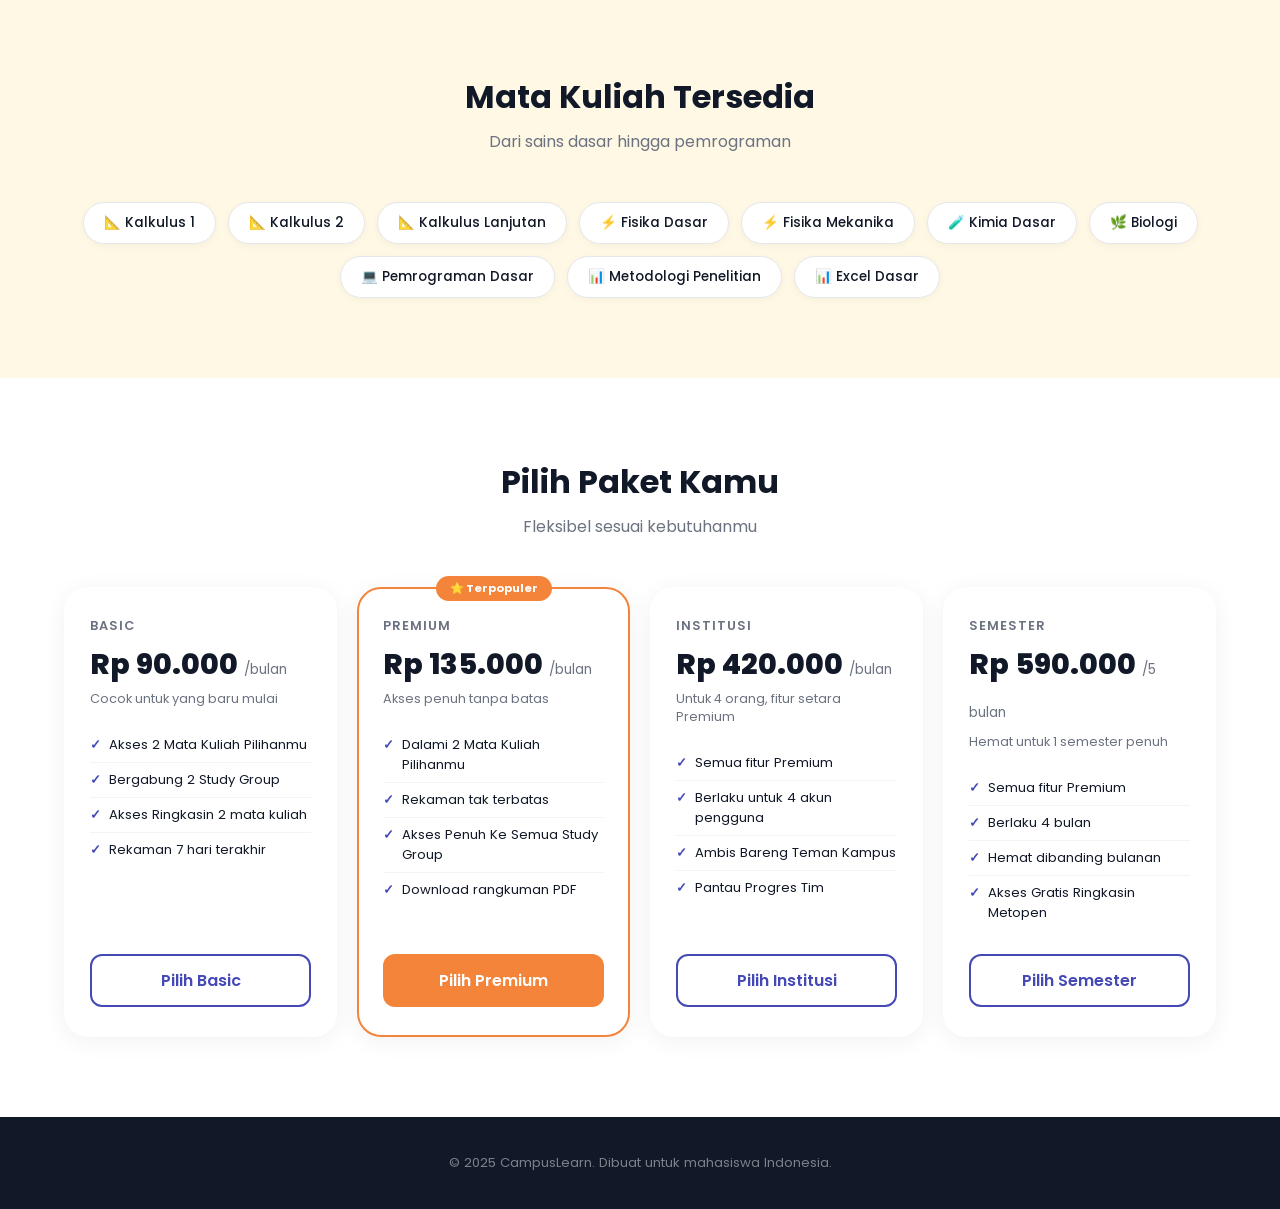
==== commit d1ddc437: "Update index.html" ====
--- a/index.html
+++ b/index.html
@@ -114,7 +114,7 @@
 <section class="hero">
   <div class="container">
     <h1>Platform Belajar untuk<br><span>Mahasiswa Indonesia</span></h1>
-    <p>Live teaching, rekaman kuliah, dan rangkuman materi terstruktur — semua dalam satu platform.</p>
+    <p>Berasal dari Peminatan yang Berbeda, Belajar dengan Kesempatan yang Sama. Karena pemahaman tidak seharusnya ditentukan oleh titik awal seseorang.</p>
     <div class="hero-cta">
       <a href="signup.html" class="btn-primary">Mulai Sekarang</a>
       <a href="#fitur" class="btn-outline">Lihat Fitur</a>
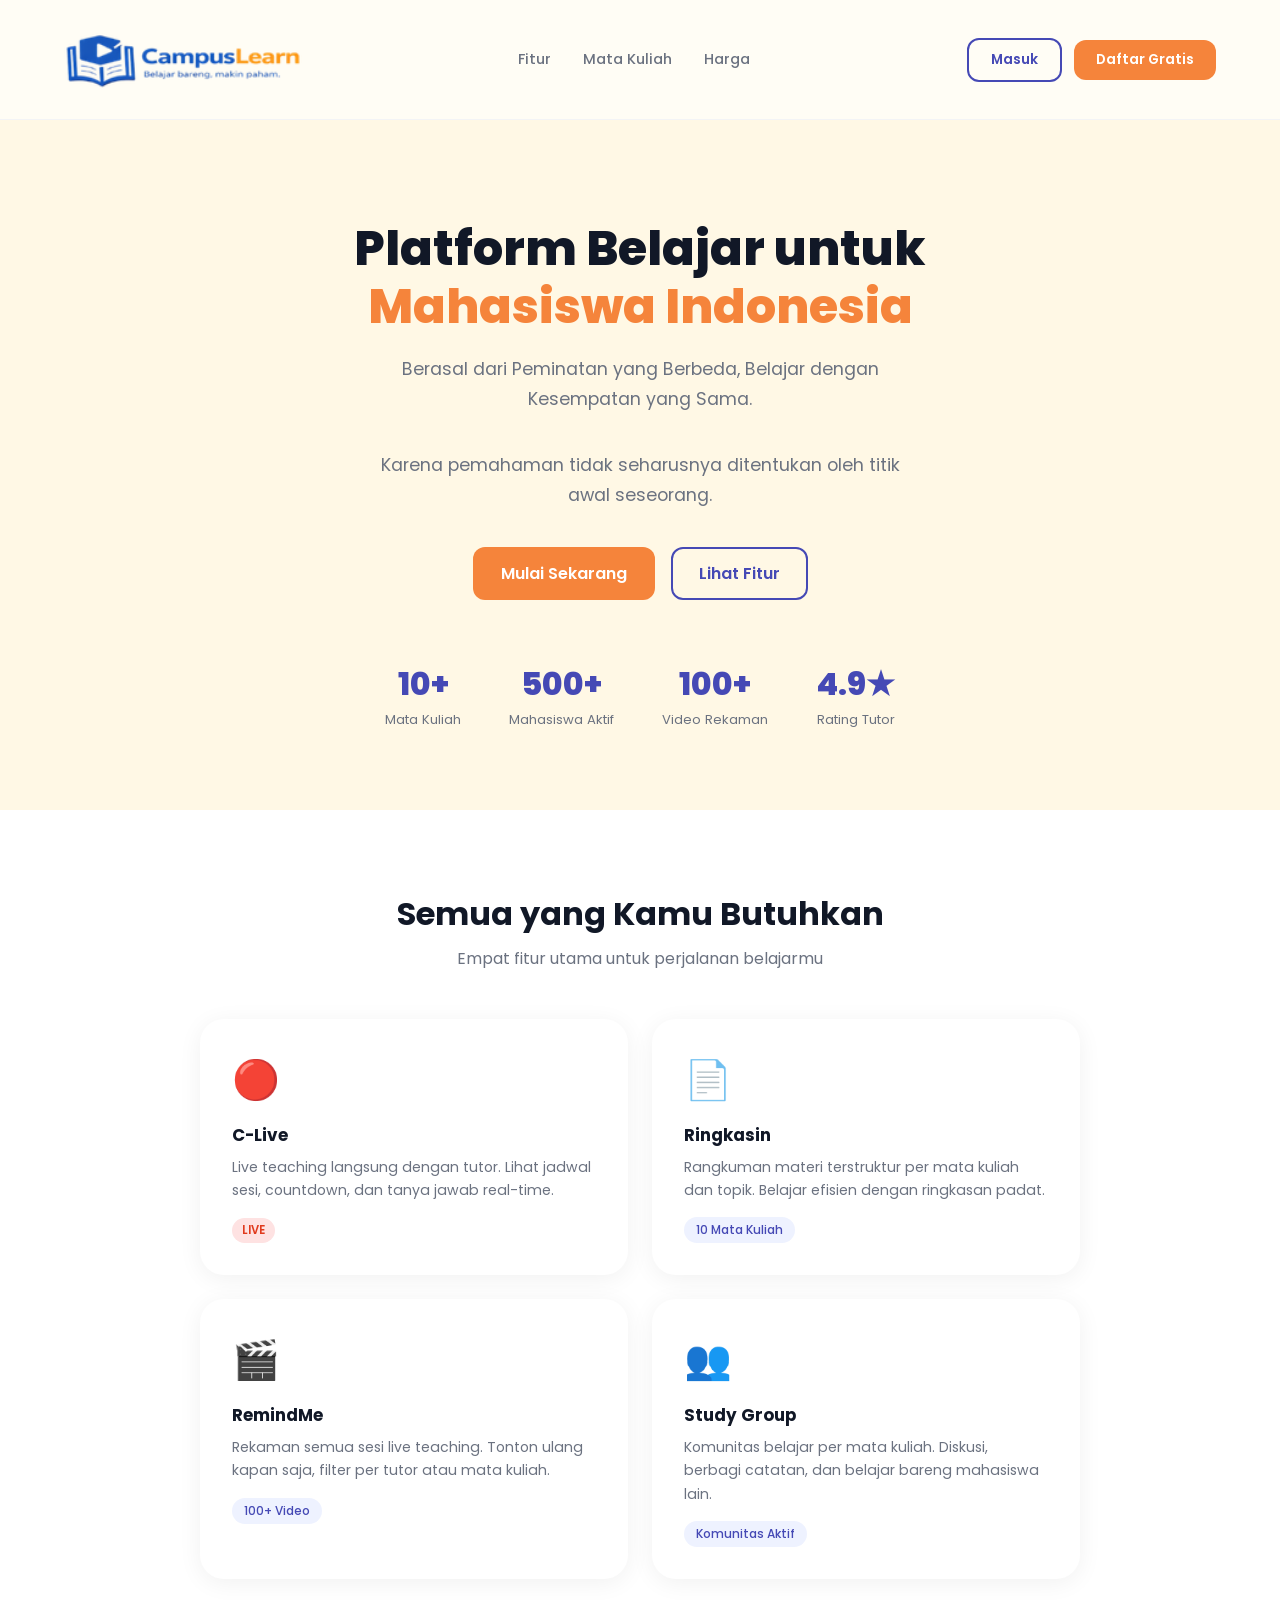
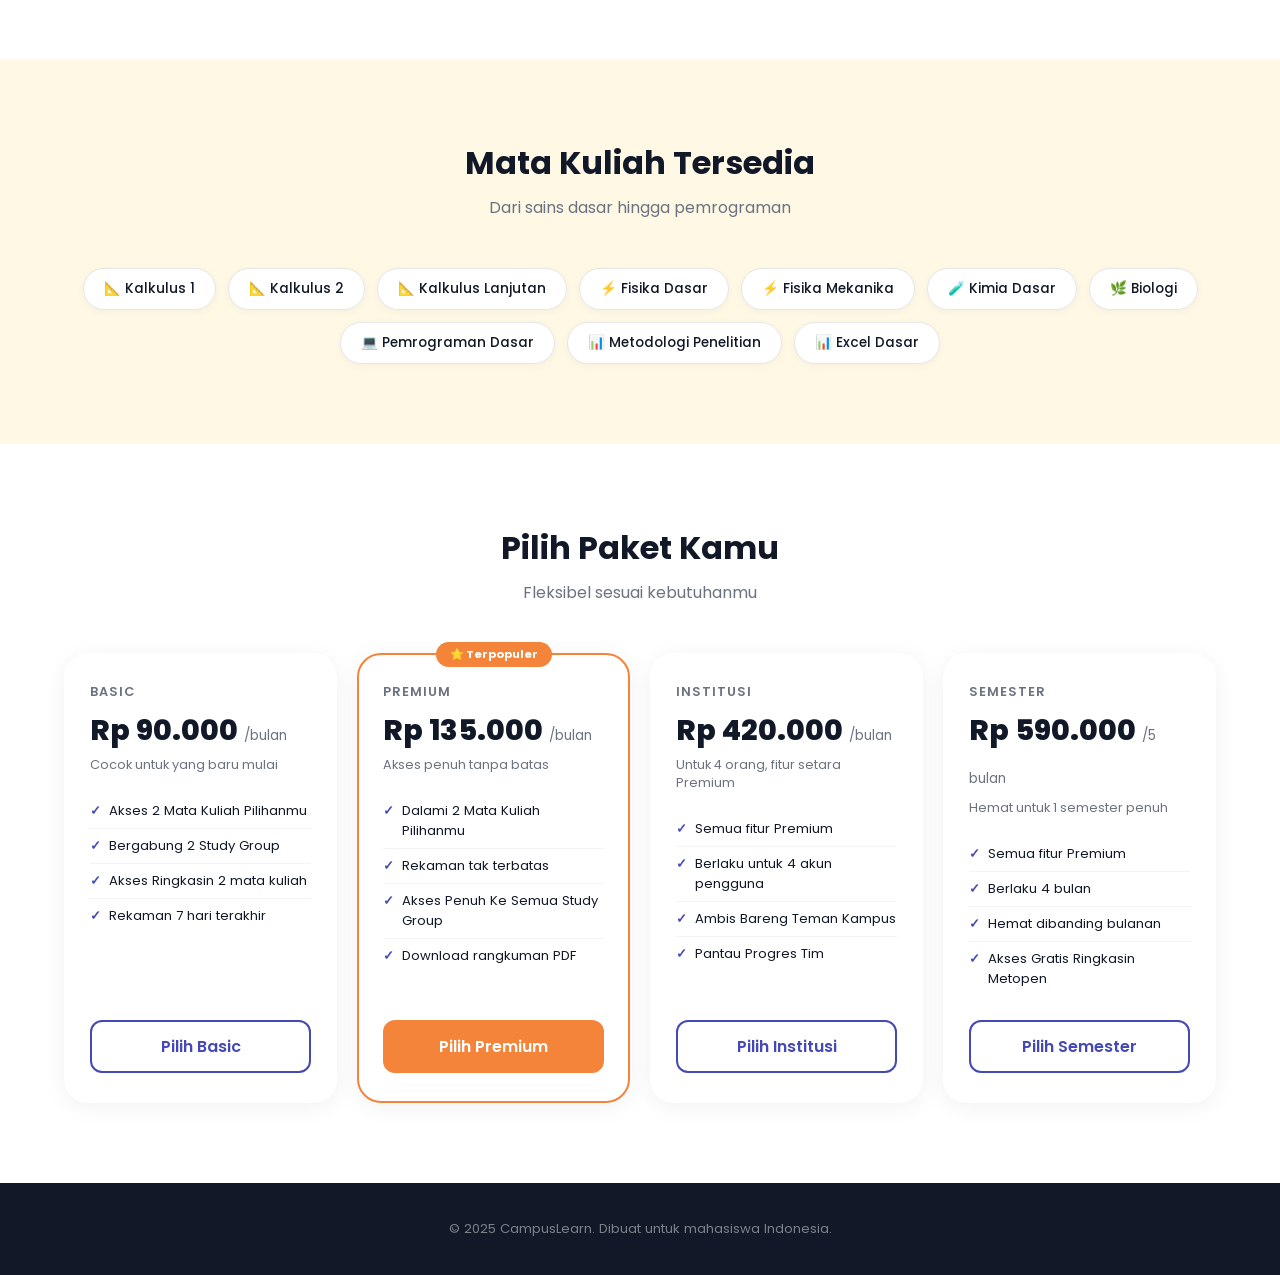
==== commit 23944240: "Update index.html" ====
--- a/index.html
+++ b/index.html
@@ -114,7 +114,8 @@
 <section class="hero">
   <div class="container">
     <h1>Platform Belajar untuk<br><span>Mahasiswa Indonesia</span></h1>
-    <p>Berasal dari Peminatan yang Berbeda, Belajar dengan Kesempatan yang Sama. Karena pemahaman tidak seharusnya ditentukan oleh titik awal seseorang.</p>
+    <p>Berasal dari Peminatan yang Berbeda, Belajar dengan Kesempatan yang Sama.</p>
+    <p> Karena pemahaman tidak seharusnya ditentukan oleh titik awal seseorang.</p>
     <div class="hero-cta">
       <a href="signup.html" class="btn-primary">Mulai Sekarang</a>
       <a href="#fitur" class="btn-outline">Lihat Fitur</a>
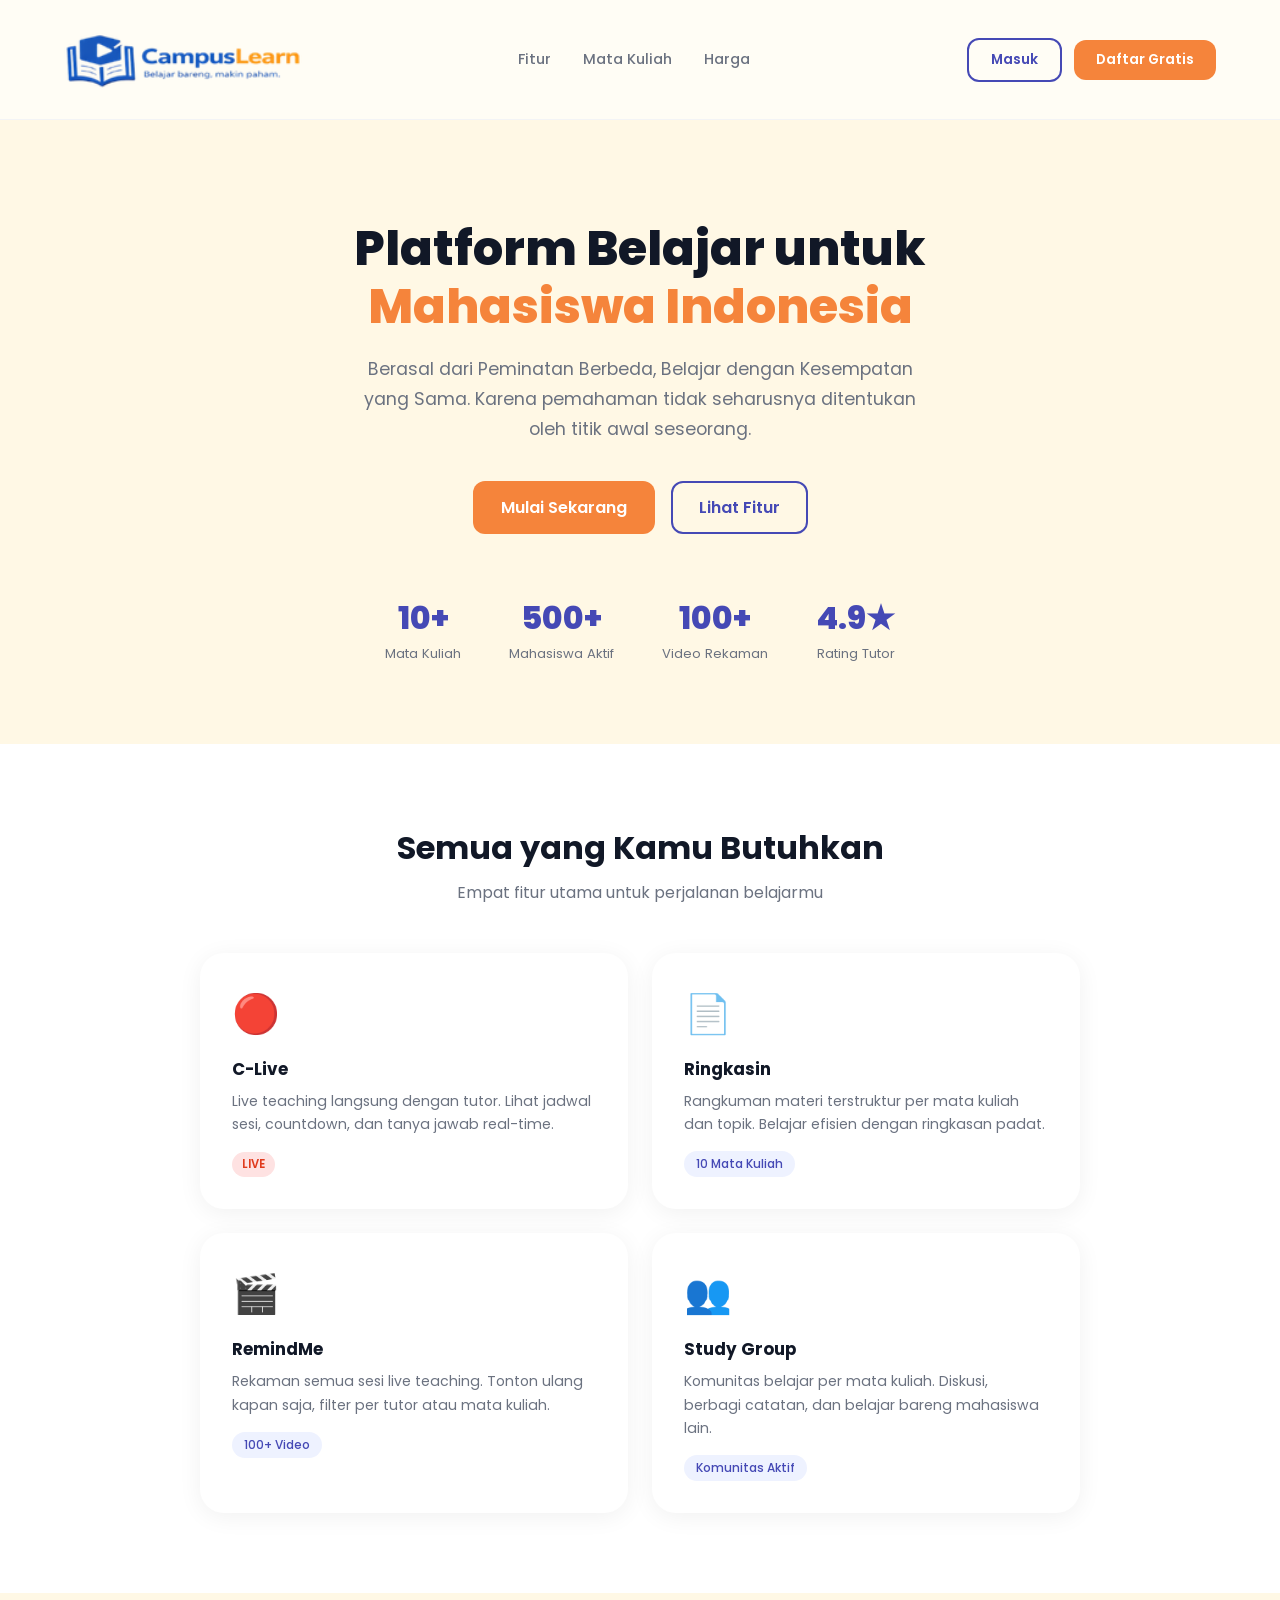
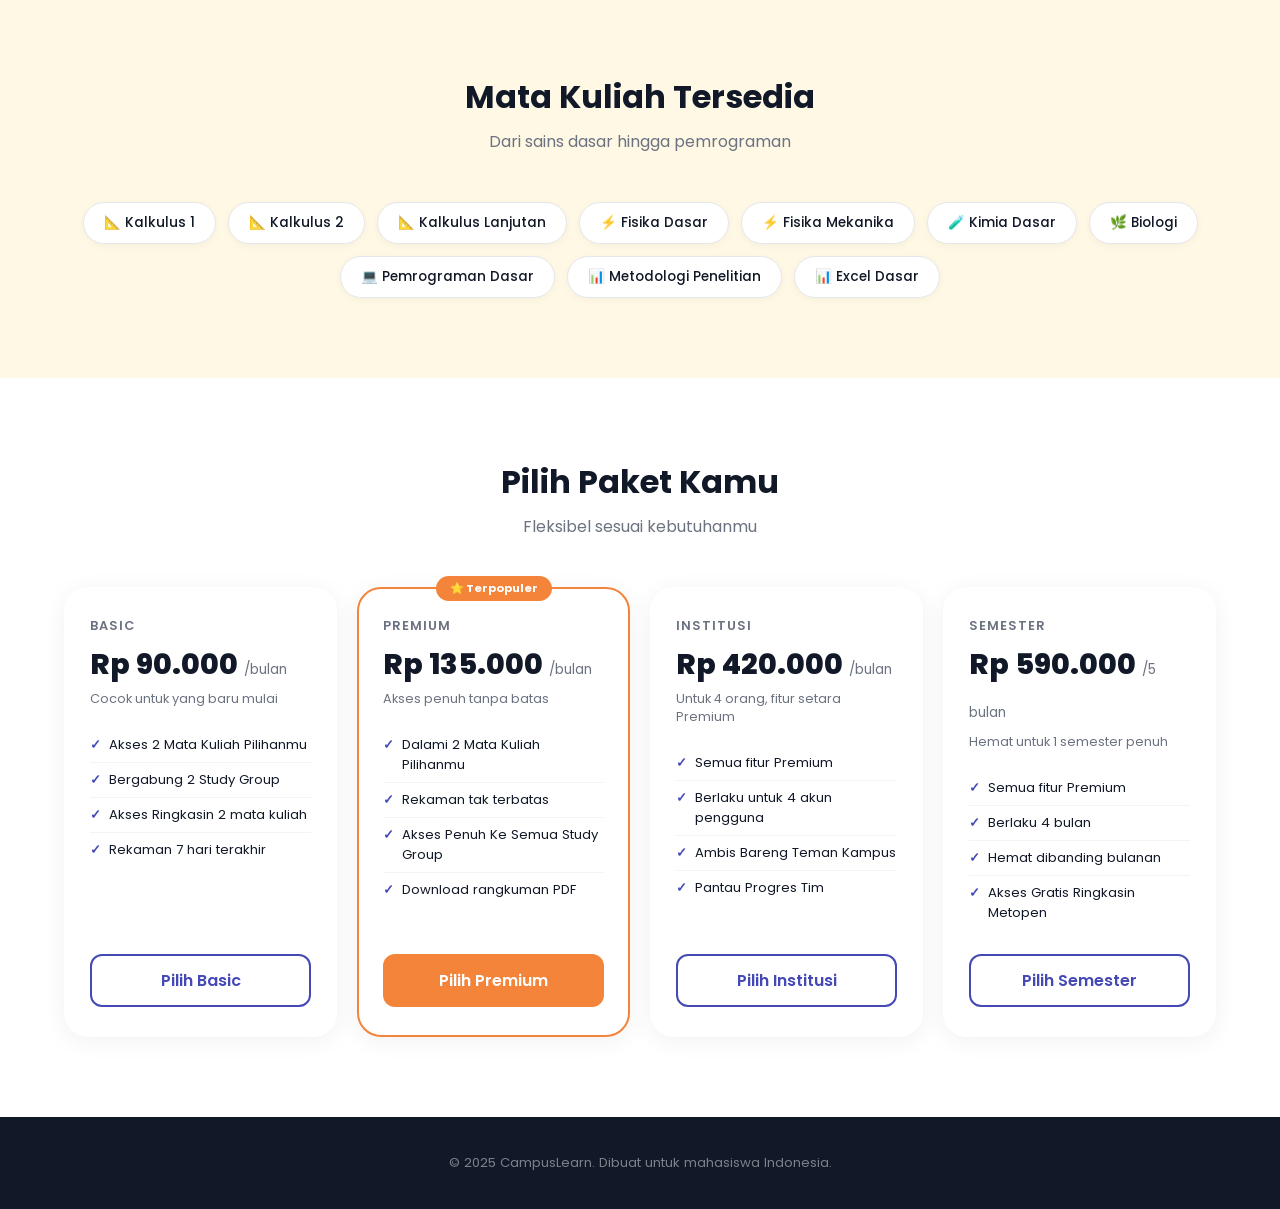
==== commit 7b1344cb: "Update index.html" ====
--- a/index.html
+++ b/index.html
@@ -114,8 +114,7 @@
 <section class="hero">
   <div class="container">
     <h1>Platform Belajar untuk<br><span>Mahasiswa Indonesia</span></h1>
-    <p>Berasal dari Peminatan yang Berbeda, Belajar dengan Kesempatan yang Sama.</p>
-    <p> Karena pemahaman tidak seharusnya ditentukan oleh titik awal seseorang.</p>
+    <p>Berasal dari Peminatan Berbeda, Belajar dengan Kesempatan yang Sama. Karena pemahaman tidak seharusnya ditentukan oleh titik awal seseorang.</p>
     <div class="hero-cta">
       <a href="signup.html" class="btn-primary">Mulai Sekarang</a>
       <a href="#fitur" class="btn-outline">Lihat Fitur</a>
